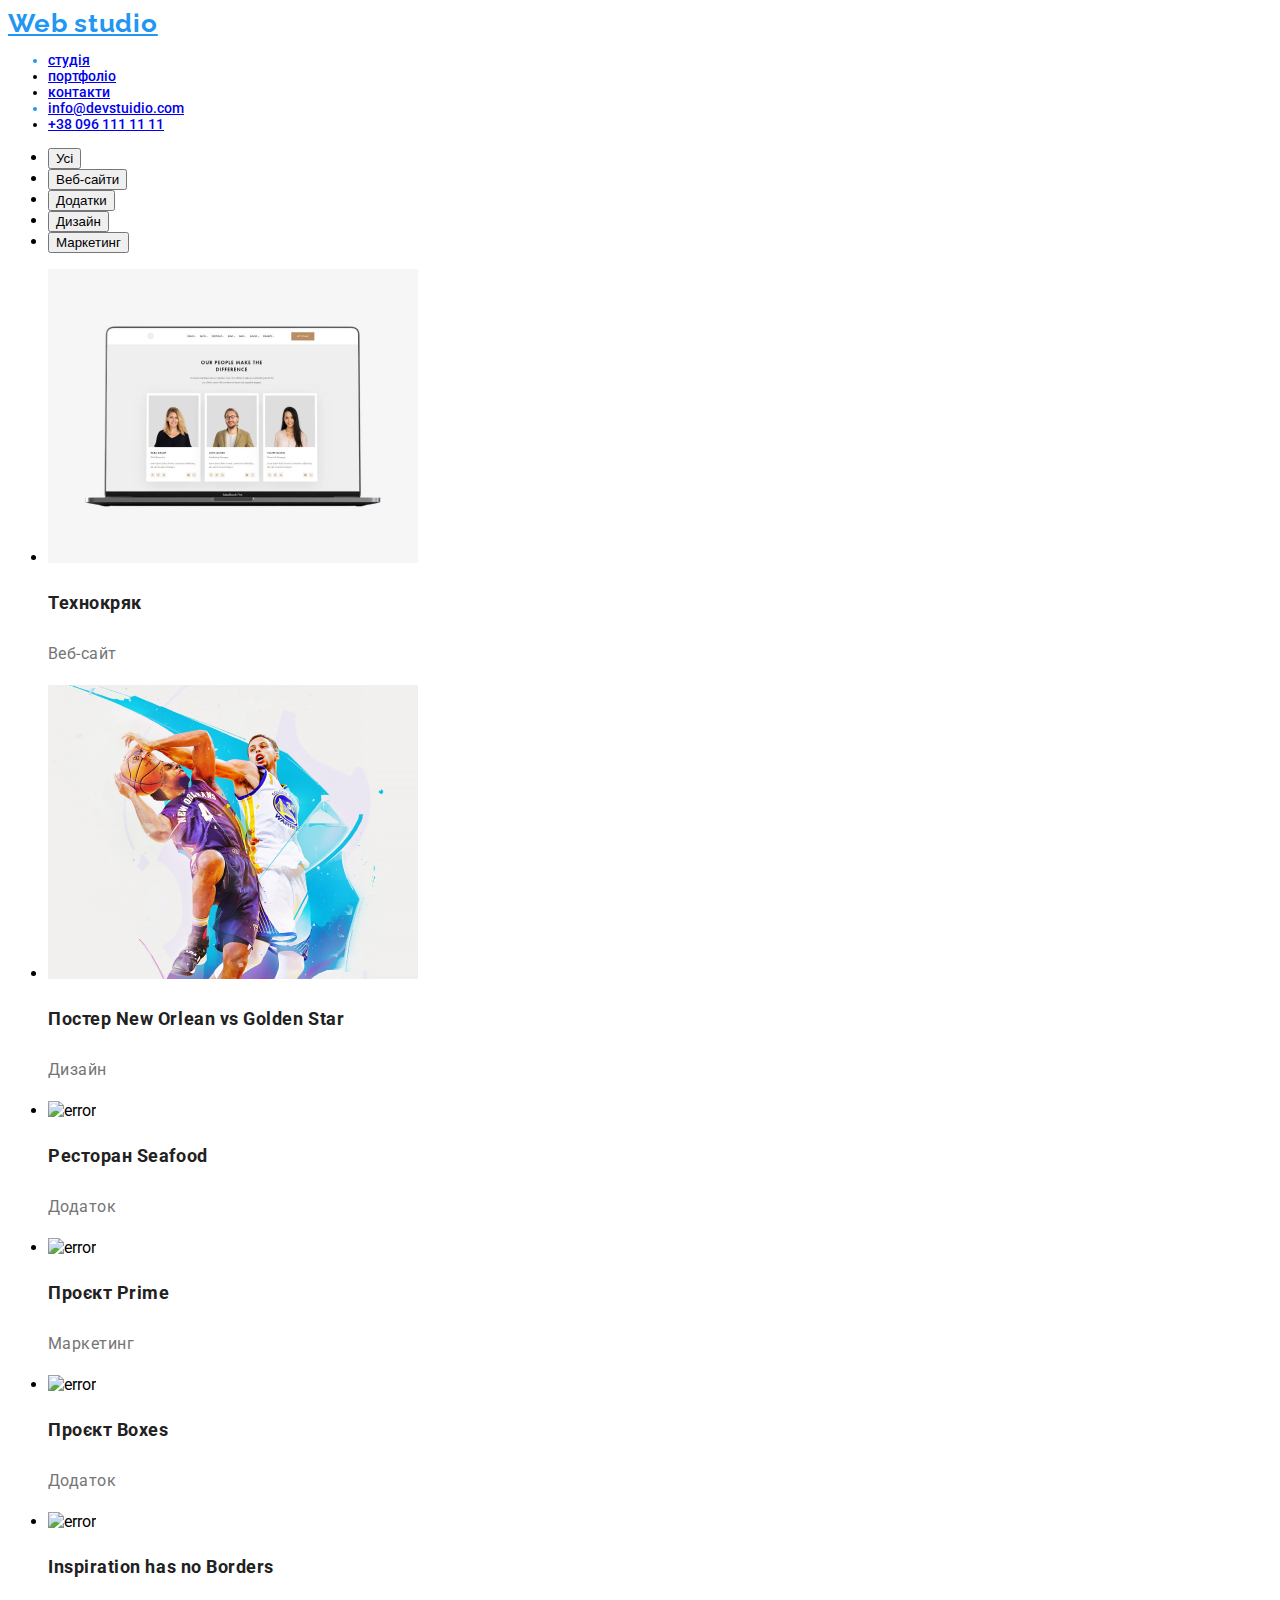
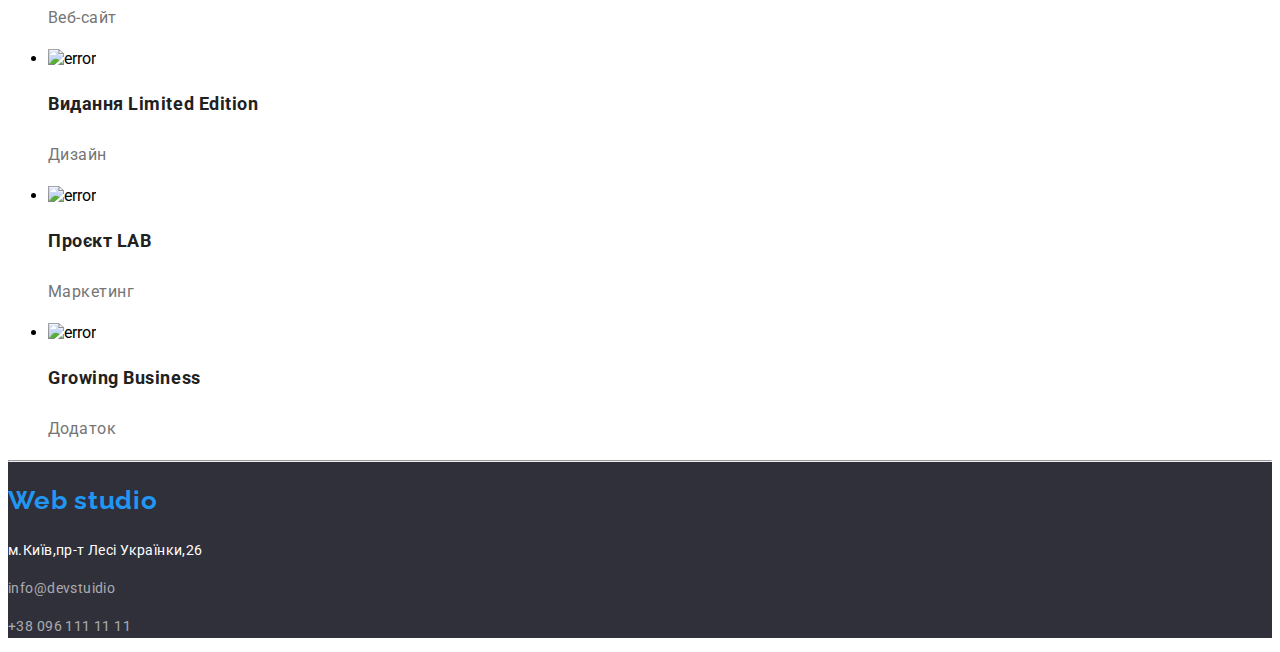
==== portfolio.html @ 6a445bb5 "123" ====
<!DOCTYPE html>
<html lang="en">
  <head>
    <title>figma5-6</title>
    <link rel="preconnect" href="https://fonts.googleapis.com" />
    <link rel="preconnect" href="https://fonts.gstatic.com" crossorigin />
    <link
      href="https://fonts.googleapis.com/css2?family=Raleway:wght@700&family=Roboto:wght@400;500;700;900&display=swap"
      rel="stylesheet"
    />
    <link rel="stylesheet" href="./portfolio.style.css" />
  </head>
  <body>
    <header class="header-portfolio">
      <nav>
        <a class="web-studio" href="./index.html">Web studio</a>
        <ul>
          <li class="li-portfolio"><a href="./index.html">студія</a></li>
          <li><a href="./portfolio.html">портфоліо</a></li>
          <li><a href="./contacts.html">контакти</a></li>
          <li class="li-portfolio">
            <a href="mailto:inf@devstudio.com">info@devstuidio.com</a>
          </li>
          <li><a href="tel:380961111111">+38 096 111 11 11</a></li>
        </ul>
      </nav>
    </header>
    <main>
      <section class="section-1">
        <ul>
          <li>
            <button type="button" class="button-portfolio">Усі</button>
          </li>
          <li>
            <button type="button" class="button-portfolio">Веб-сайти</button>
          </li>
          <li>
            <button type="button" class="button-portfolio">Додатки</button>
          </li>
          <li>
            <button type="button" class="button-portfolio">Дизайн</button>
          </li>
          <li>
            <button type="button" class="button-portfolio">Маркетинг</button>
          </li>
        </ul>
      </section>
      <section class="section-2">
        <ul>
          <li>
            <img class="img-portfolio" src="./pages/portfolio-1-img.png" alt="error" />
            <p class="img-name-portfolio">Технокряк</p>
            <p class="description-img-portfolio">Веб-сайт</p>
          </li>
          <li>
            <img class="img-portfolio" src="./pages/portfolio-2-img.png" alt="error" />
            <p class="img-name-portfolio">Постер New Orlean vs Golden Star</p>
            <p class="description-img-portfolio">Дизайн</p>
          </li>
          <li>
            <img class="img-portfolio" src="./pages/img.3.png" alt="error" />
            <p class="img-name-portfolio">Ресторан Seafood</p>
            <p class="description-img-portfolio">Додаток</p>
          </li>
          <li>
            <img class="img-portfolio" src="./pages/img.4.png" alt="error" />
            <p class="img-name-portfolio">Проєкт Prime</p>
            <p class="description-img-portfolio">Маркетинг</p>
          </li>
          <li>
            <img class="img-portfolio" src="./pages/img.5.png" alt="error" />
            <p class="img-name-portfolio">Проєкт Boxes</p>
            <p class="description-img-portfolio">Додаток</p>
          </li>
          <li>
            <img class="img-portfolio" src="./pages/img.6.png" alt="error" />
            <p class="img-name-portfolio">Inspiration has no Borders</p>
            <p class="description-img-portfolio">Веб-сайт</p>
          </li>
          <li>
            <img class="img-portfolio" src="./pages/img.7.png" alt="error" />
            <p class="img-name-portfolio">Видання Limited Edition</p>
            <p class="description-img-portfolio">Дизайн</p>
          </li>
          <li>
            <img class="img-portfolio" src="./pages/img.8.png" alt="error" />
            <p class="img-name-portfolio">Проєкт LAB</p>
            <p class="description-img-portfolio">Маркетинг</p>
          </li>
          <li>
            <img class="img-portfolio" src="./pages/img.9.png" alt="error" />
            <p class="img-name-portfolio">Growing Business</p>
            <p class="description-img-portfolio">Додаток</p>
          </li>
        </ul>
      </section>
    </main>
  </body>
  <footer class="footer-portfolio">
    <hr />
    <p class="web-studio">Web studio</p>
    <p class="place-portfolio">м.Київ,пр-т Лесі Українки,26</p>
    <p class="gmail-phone-portfolio">info@devstuidio</p>
    <p class="gmail-phone-portfolio">+38 096 111 11 11</p>
  </footer>
</html>
---- portfolio.style.css ----
:root{
    --accent-color: #2196F3;
    --background-color:#ffff;
    --phone-description-color:#757575;
    --text-clolor:#212121;
    --footer-main-backround-color:#2F303A;
    --background-footer: #2F303A;
    --gmail-phone-color: rgba(255, 255, 255, 0.60);
    --background-button: #F5F4FA;
}
body{
    background-color: var(--background-color);
    font-family: 'Roboto', sans-serif;
    font-style: normal;
}
.header-portfolio{
    color: var(--text-color);
    font-size: 14px;
    line-height: normal;
    font-weight: 500;
}
.web-studio{
    color: var(--accent-color);
    font-family: "Raleway";
    font-size: 26px;
    font-weight: 700;
    letter-spacing: 0.78px;
}
.li-portfolio{
    color: var(--accent-color);
}
.button-portfolio:hover{
    color: var(--text-clolor);
    background-color: var(--accent-color);

    text-align: center;
    font-size: 16px;
    font-weight: 500;
    line-height: 26px; 
    letter-spacing: 0.03em;
}
.img-name-portfolio{
    color: var(--text-clolor);
font-size: 18px;
font-weight: 700;
line-height: 36px;
letter-spacing: 0.03em;
}
.description-img-portfolio{
    color: var(--phone-description-color);
font-size: 16px;
font-weight: 400;
line-height: 30px;
letter-spacing: 0.03em;
}
.footer-portfolio{
    background-color: var(--background-footer);
    font-size: 14px;
    font-weight: 400;
    line-height: 24px;
    letter-spacing: 0.42px;
}
.place-portfolio{
    color: var(--background-color);
}
.gmail-phone-portfolio{
    color: var(--gmail-phone-color);
}
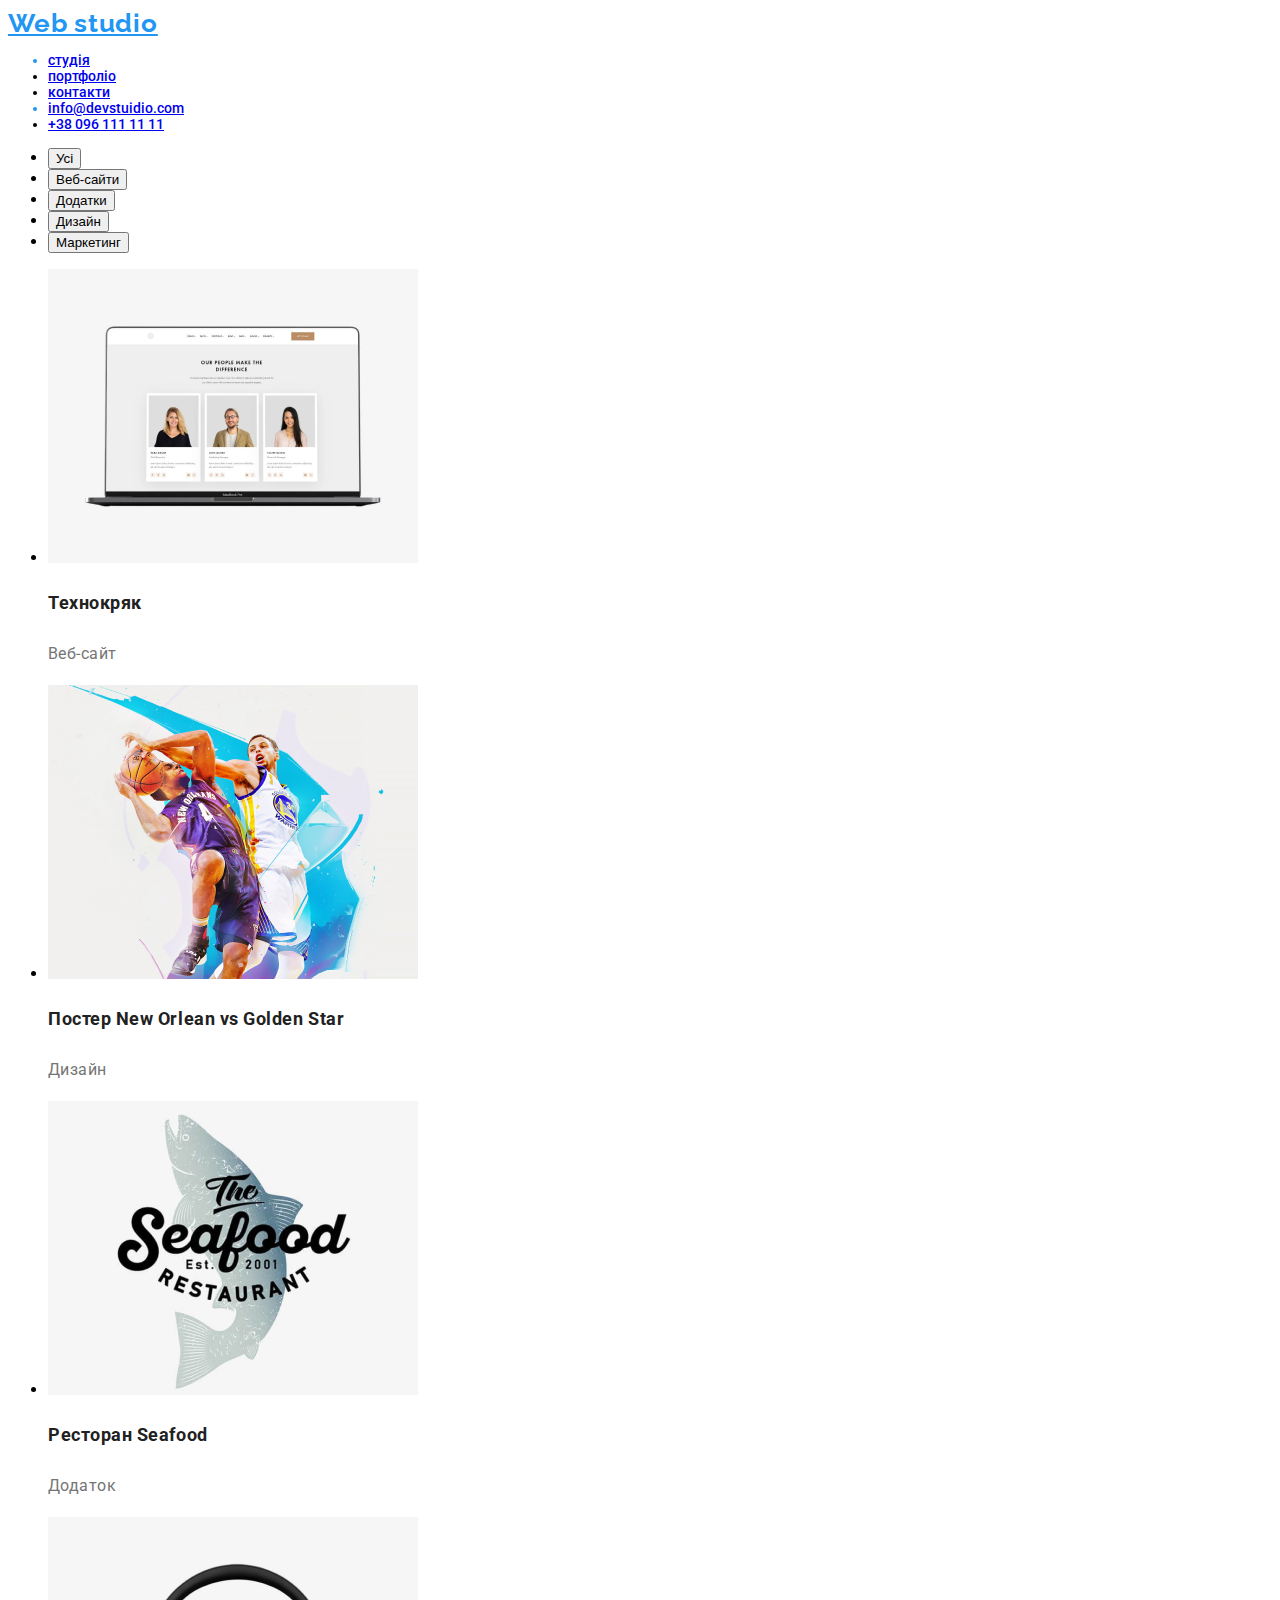
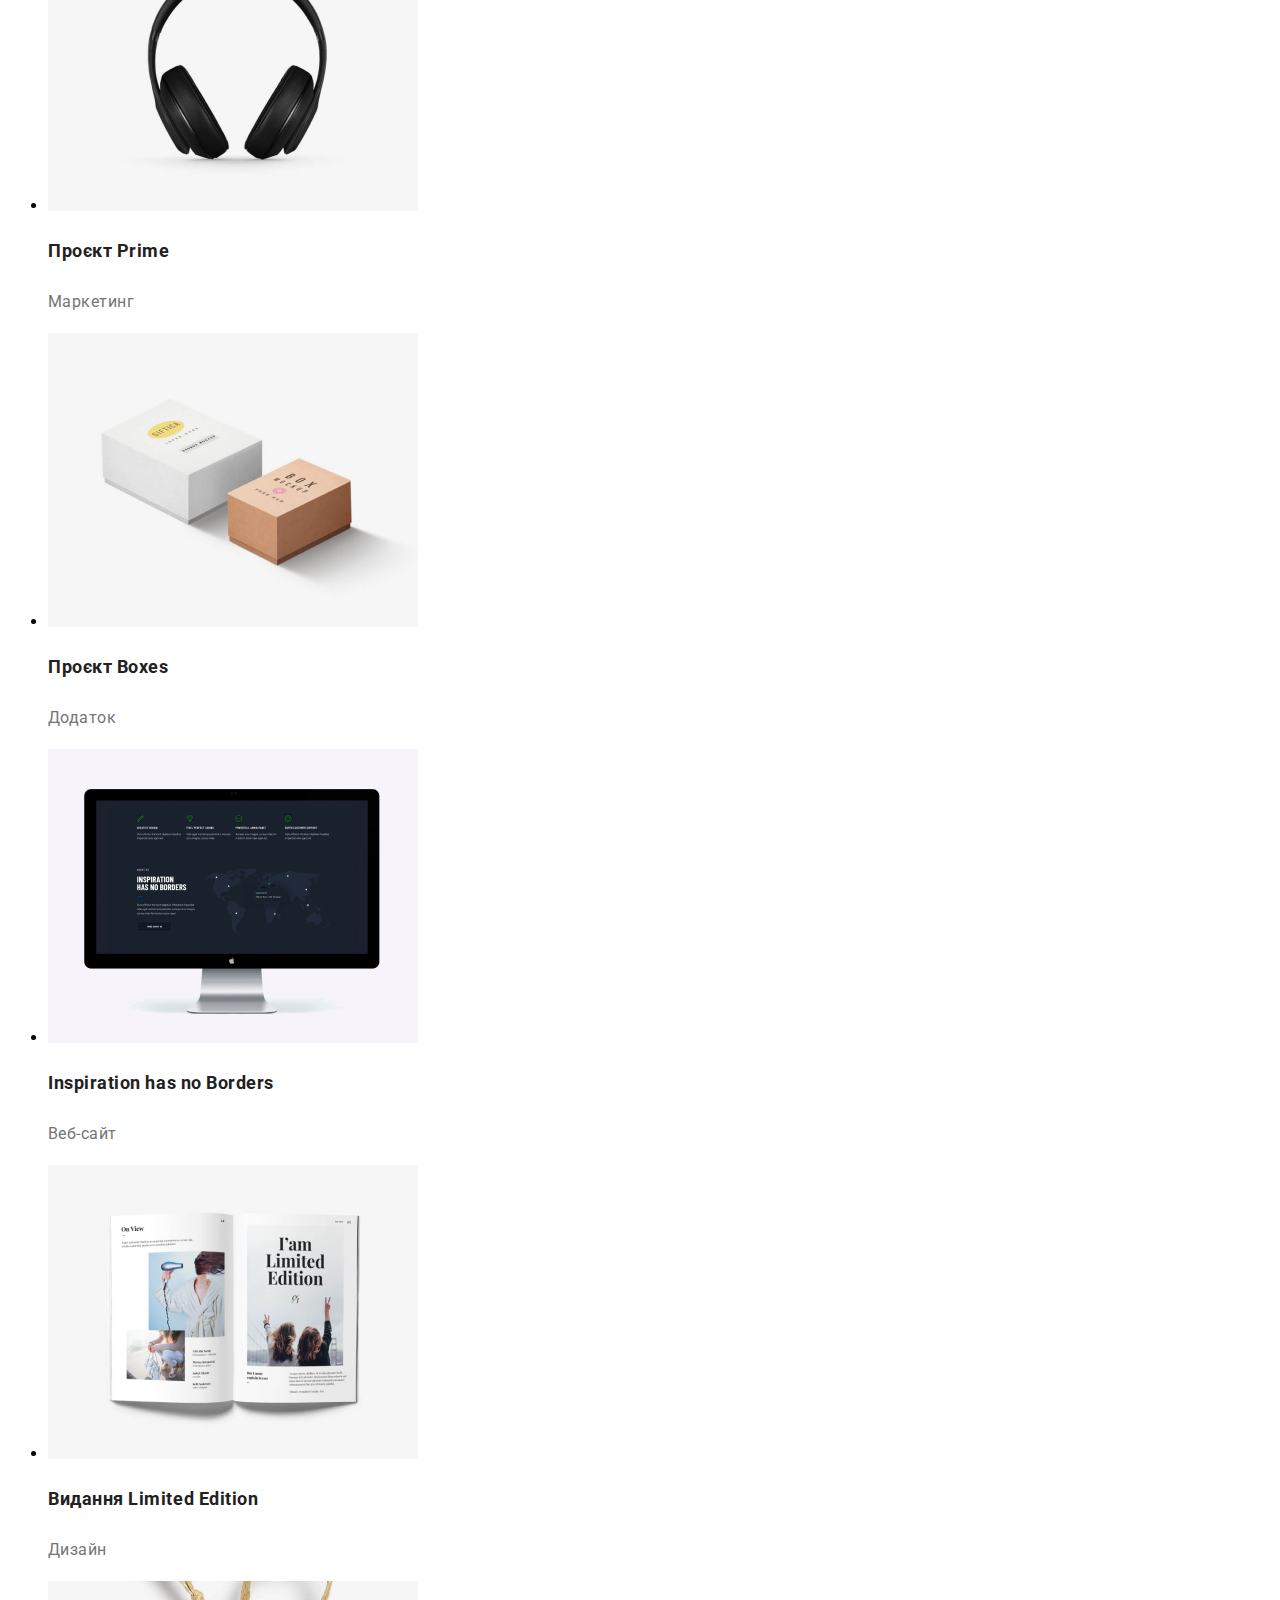
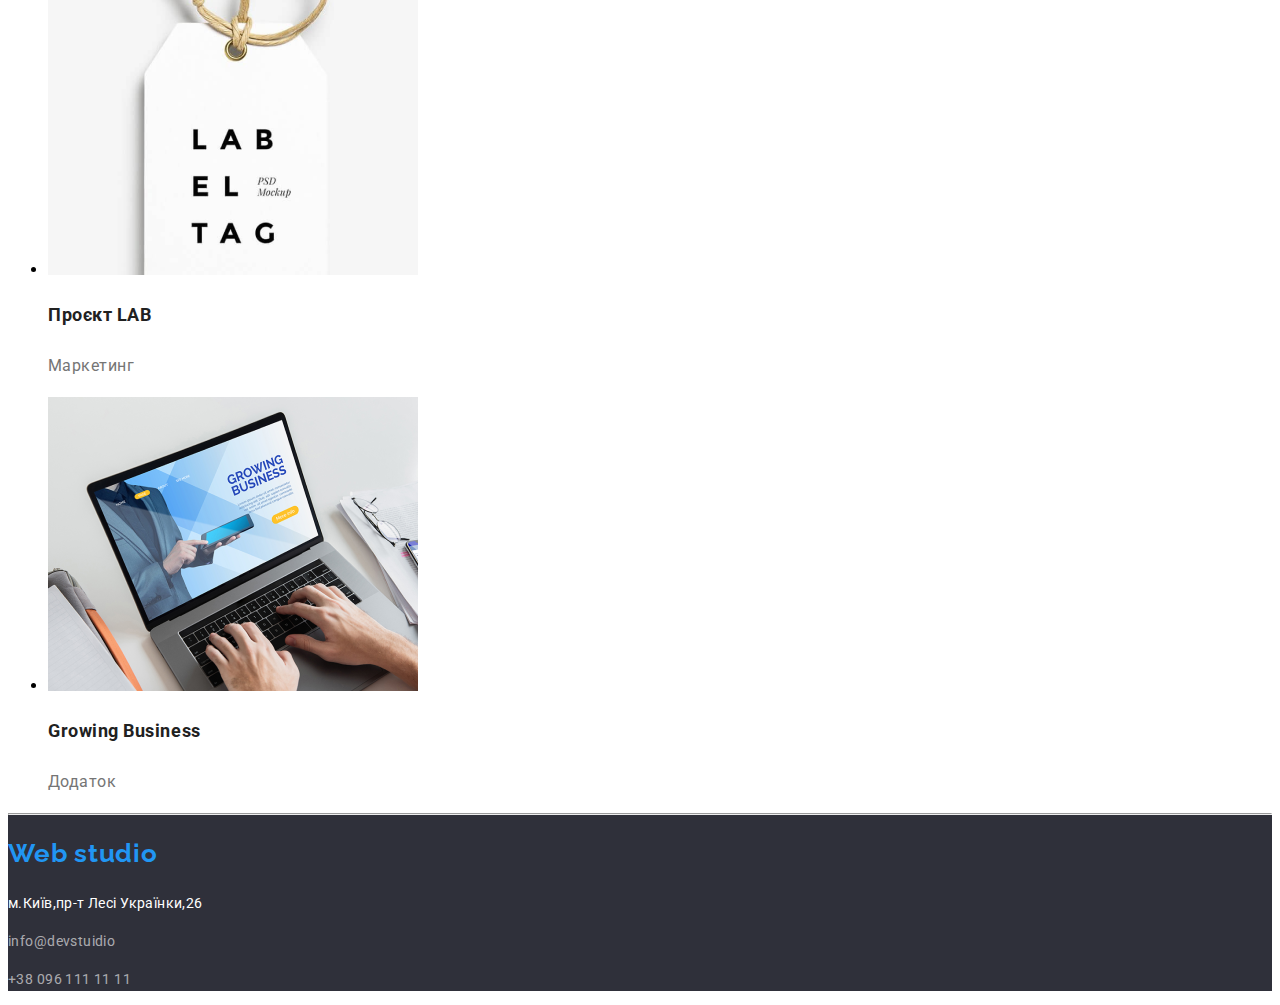
==== commit 5cbd734d: "1234" ====
--- a/portfolio.html
+++ b/portfolio.html
@@ -58,37 +58,37 @@
             <p class="description-img-portfolio">Дизайн</p>
           </li>
           <li>
-            <img class="img-portfolio" src="./pages/img.3.png" alt="error" />
+            <img class="img-portfolio" src="./pages/portfolio-3-img.png" alt="error" />
             <p class="img-name-portfolio">Ресторан Seafood</p>
             <p class="description-img-portfolio">Додаток</p>
           </li>
           <li>
-            <img class="img-portfolio" src="./pages/img.4.png" alt="error" />
+            <img class="img-portfolio" src="./pages/portfolio-4-img.png" alt="error" />
             <p class="img-name-portfolio">Проєкт Prime</p>
             <p class="description-img-portfolio">Маркетинг</p>
           </li>
           <li>
-            <img class="img-portfolio" src="./pages/img.5.png" alt="error" />
+            <img class="img-portfolio" src="./pages/portfolio-5-img.png" alt="error" />
             <p class="img-name-portfolio">Проєкт Boxes</p>
             <p class="description-img-portfolio">Додаток</p>
           </li>
           <li>
-            <img class="img-portfolio" src="./pages/img.6.png" alt="error" />
+            <img class="img-portfolio" src="./pages/portfolio-6-img.png" alt="error" />
             <p class="img-name-portfolio">Inspiration has no Borders</p>
             <p class="description-img-portfolio">Веб-сайт</p>
           </li>
           <li>
-            <img class="img-portfolio" src="./pages/img.7.png" alt="error" />
+            <img class="img-portfolio" src="./pages/portfolio-7-img.png" alt="error" />
             <p class="img-name-portfolio">Видання Limited Edition</p>
             <p class="description-img-portfolio">Дизайн</p>
           </li>
           <li>
-            <img class="img-portfolio" src="./pages/img.8.png" alt="error" />
+            <img class="img-portfolio" src="./pages/portfolio-8-img.png" alt="error" />
             <p class="img-name-portfolio">Проєкт LAB</p>
             <p class="description-img-portfolio">Маркетинг</p>
           </li>
           <li>
-            <img class="img-portfolio" src="./pages/img.9.png" alt="error" />
+            <img class="img-portfolio" src="./pages/portfolio-9-img.png" alt="error" />
             <p class="img-name-portfolio">Growing Business</p>
             <p class="description-img-portfolio">Додаток</p>
           </li>
--- a/portfolio.style.css
+++ b/portfolio.style.css
@@ -28,7 +28,7 @@
 }
 .li-portfolio{
     color: var(--accent-color);
-}
+}   
 .button-portfolio:hover{
     color: var(--text-clolor);
     background-color: var(--accent-color);
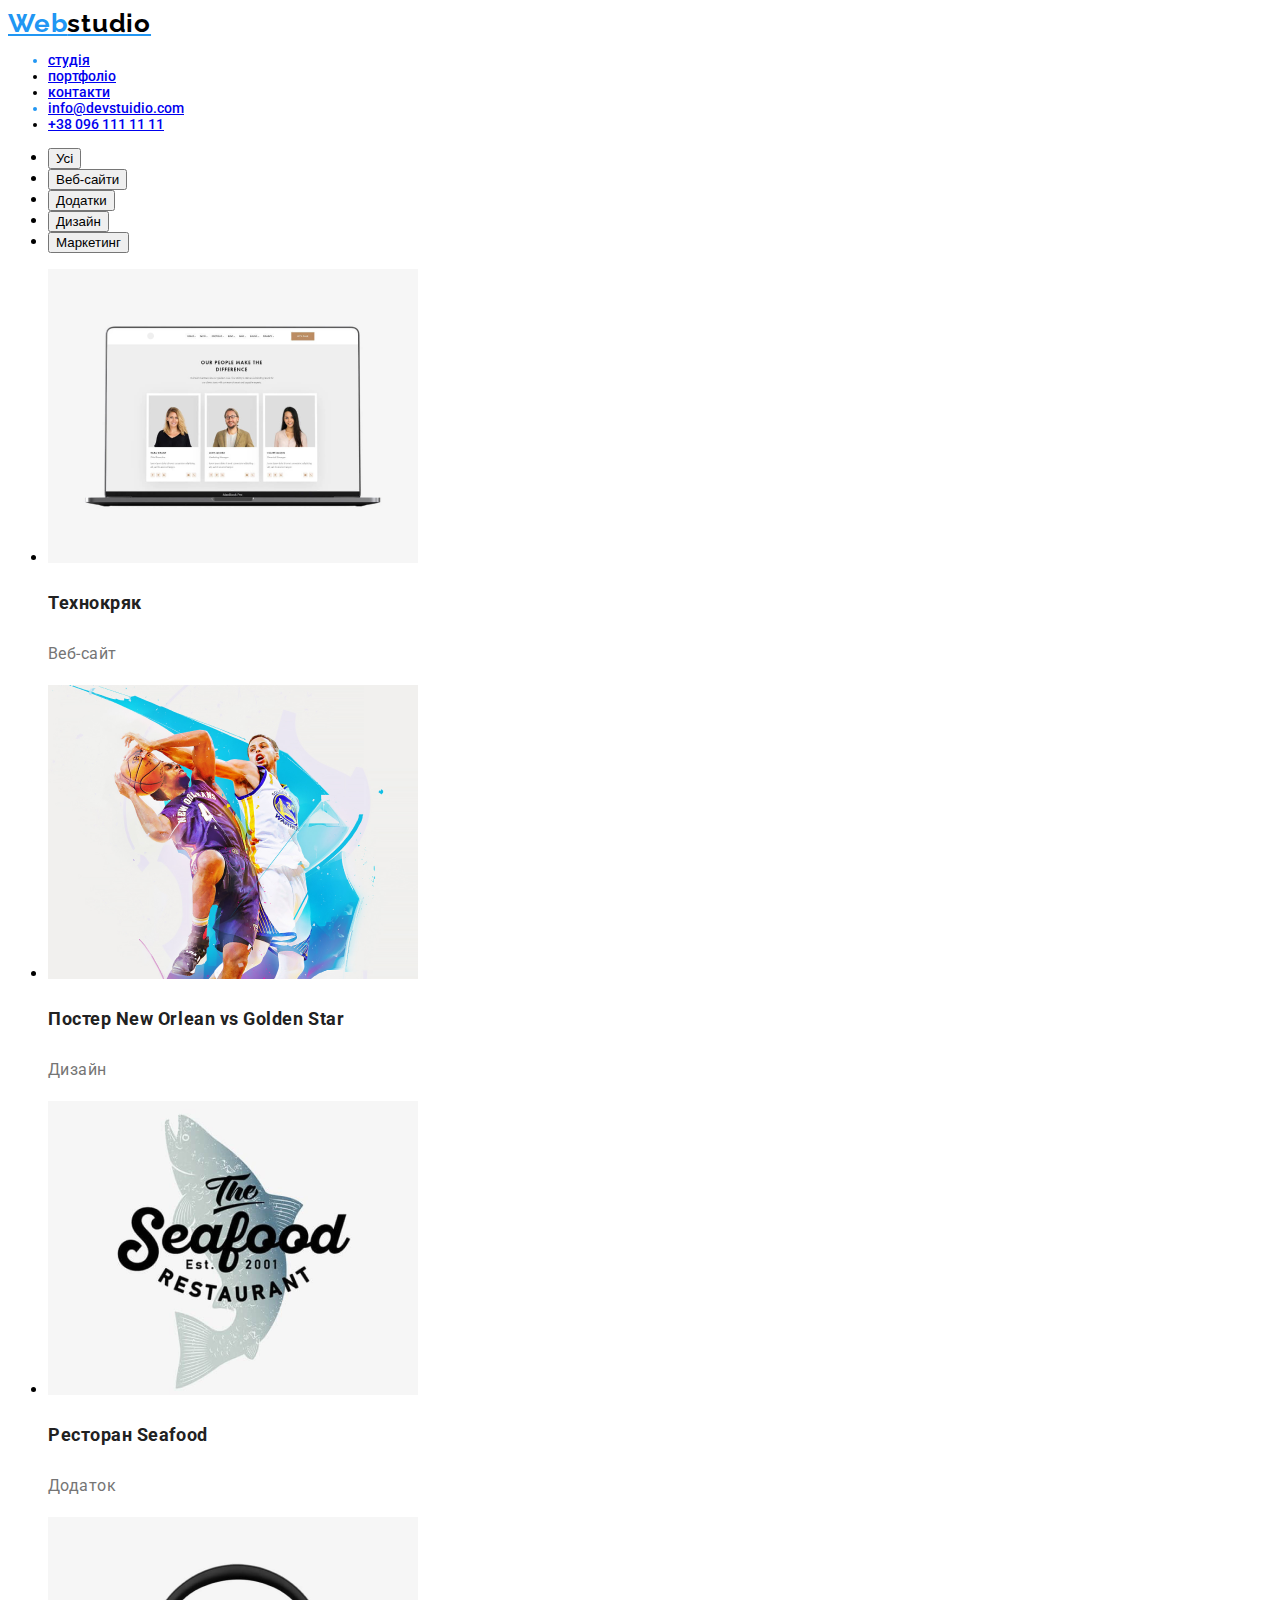
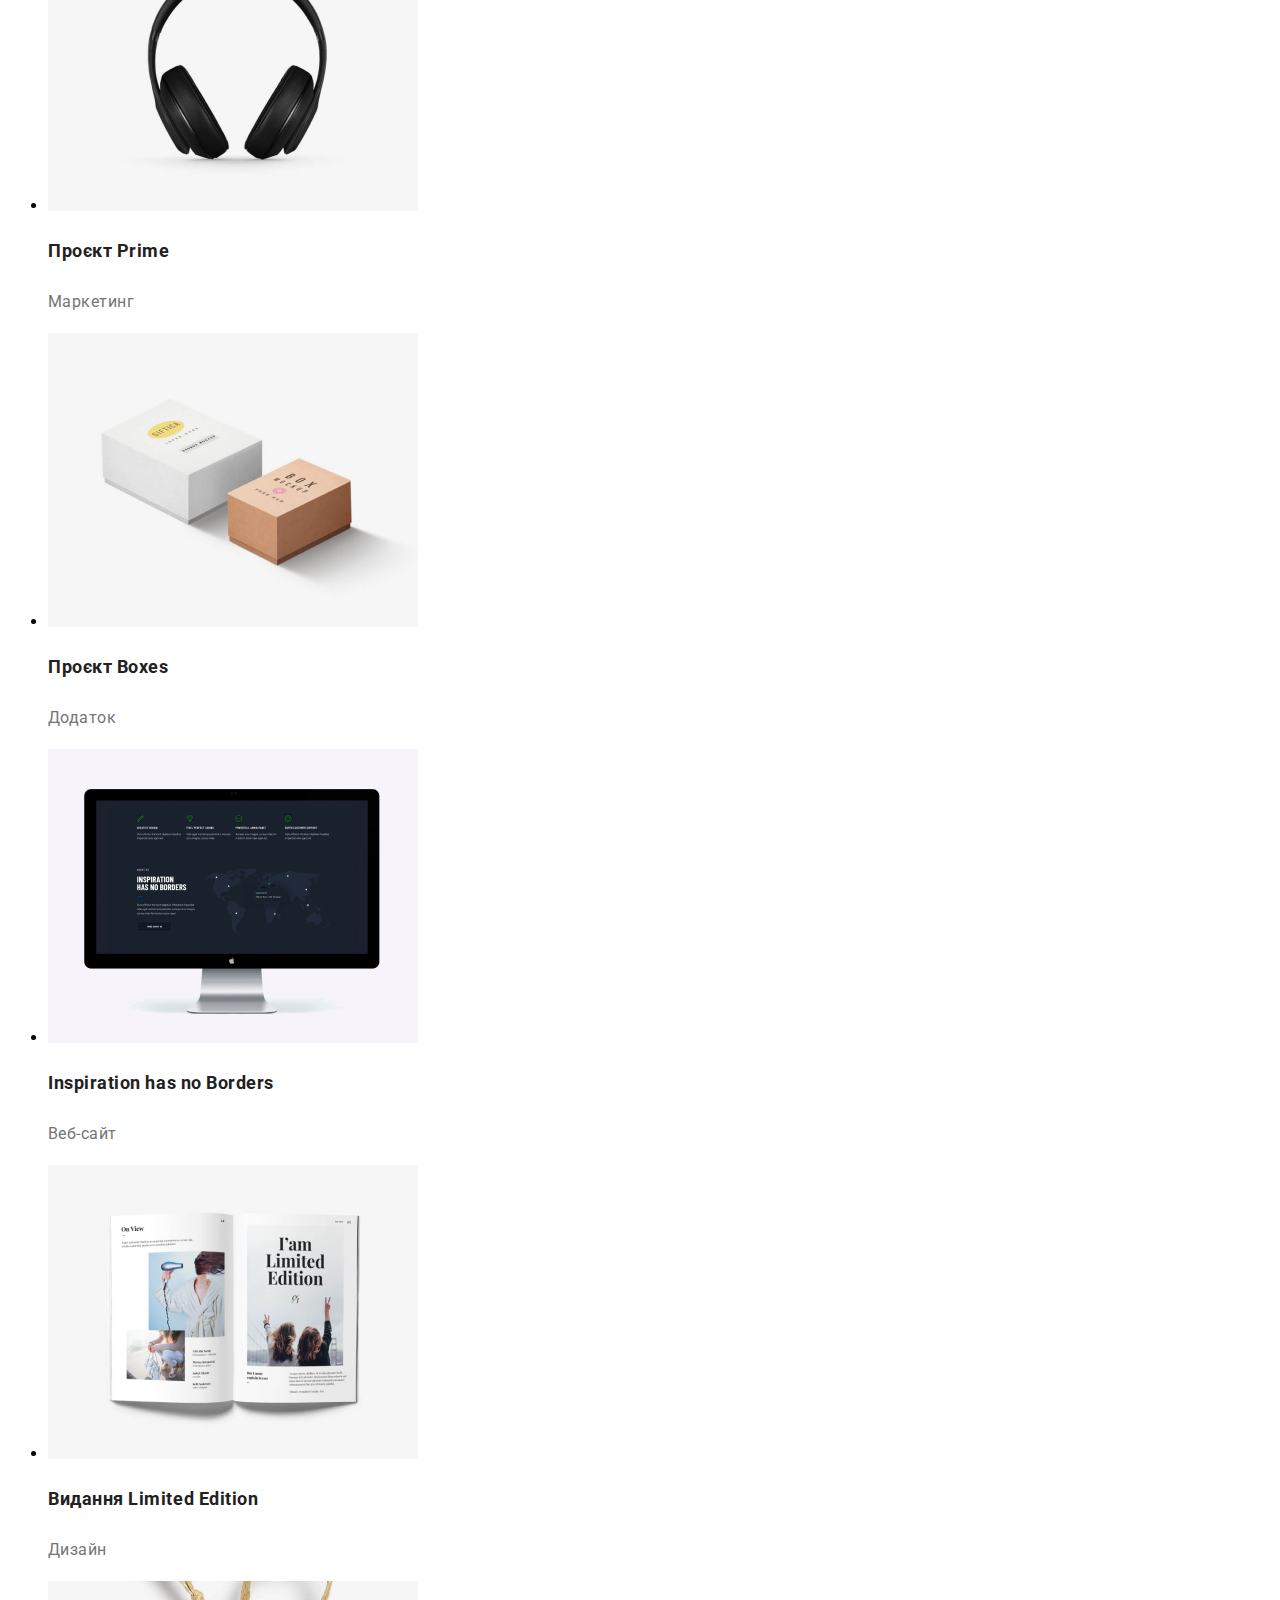
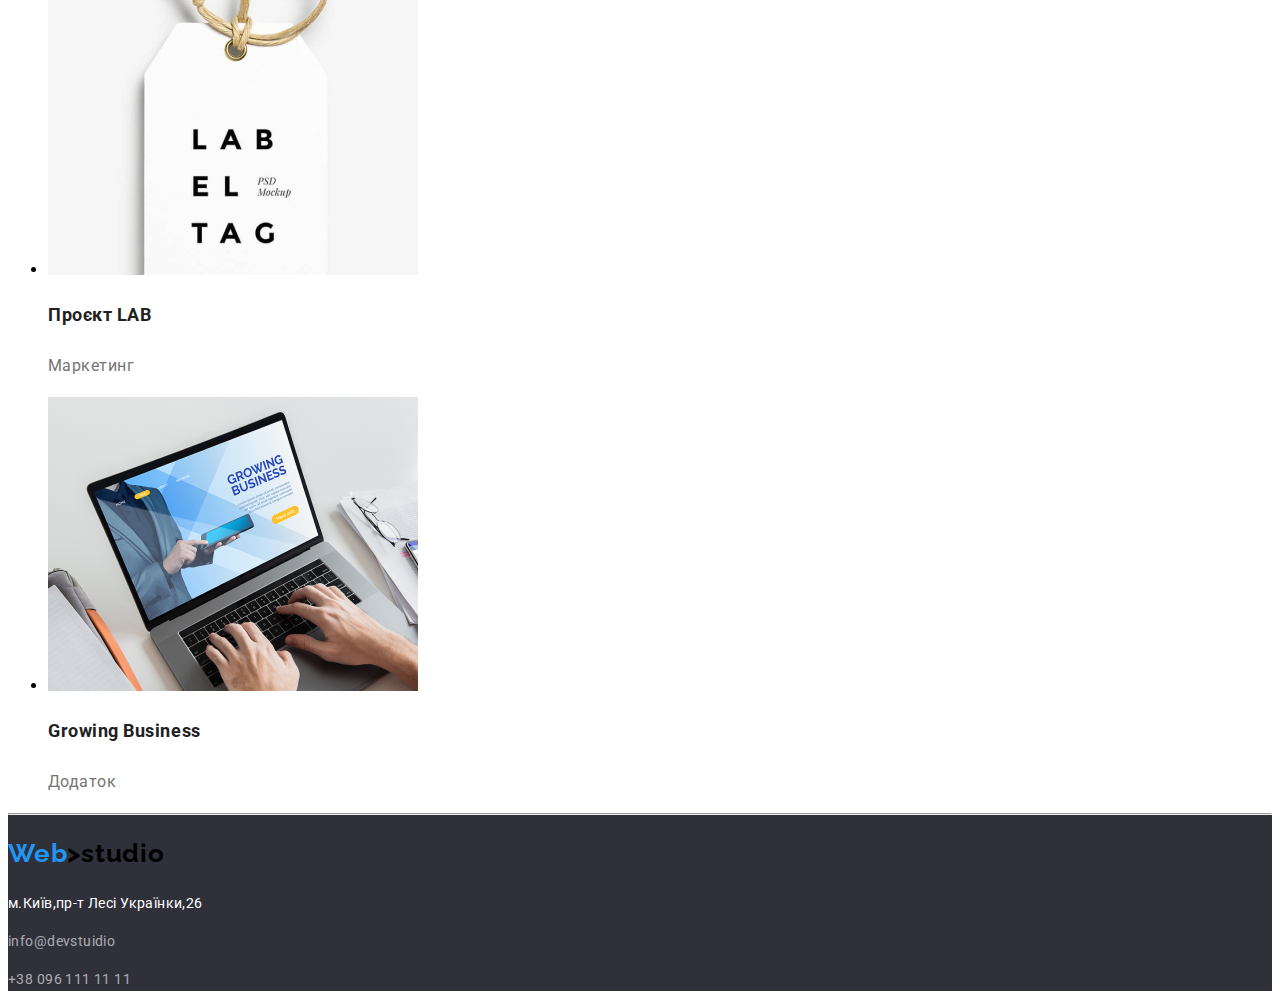
==== commit 67fa3f85: "123" ====
--- a/portfolio.html
+++ b/portfolio.html
@@ -13,7 +13,7 @@
   <body>
     <header class="header-portfolio">
       <nav>
-        <a class="web-studio" href="./index.html">Web studio</a>
+        <a class="web-studio" href="./index.html">Web<span class="header-span">studio</span></a>
         <ul>
           <li class="li-portfolio"><a href="./index.html">студія</a></li>
           <li><a href="./portfolio.html">портфоліо</a></li>
@@ -98,7 +98,7 @@
   </body>
   <footer class="footer-portfolio">
     <hr />
-    <p class="web-studio">Web studio</p>
+    <p class="web-studio">Web<span class="header-span">>studio</span</p>
     <p class="place-portfolio">м.Київ,пр-т Лесі Українки,26</p>
     <p class="gmail-phone-portfolio">info@devstuidio</p>
     <p class="gmail-phone-portfolio">+38 096 111 11 11</p>
--- a/portfolio.style.css
+++ b/portfolio.style.css
@@ -7,6 +7,7 @@
     --background-footer: #2F303A;
     --gmail-phone-color: rgba(255, 255, 255, 0.60);
     --background-button: #F5F4FA;
+    --span-color: #000;
 }
 body{
     background-color: var(--background-color);
@@ -25,6 +26,9 @@
     font-size: 26px;
     font-weight: 700;
     letter-spacing: 0.78px;
+}
+.header-span{
+    color: var(--span-color);
 }
 .li-portfolio{
     color: var(--accent-color);
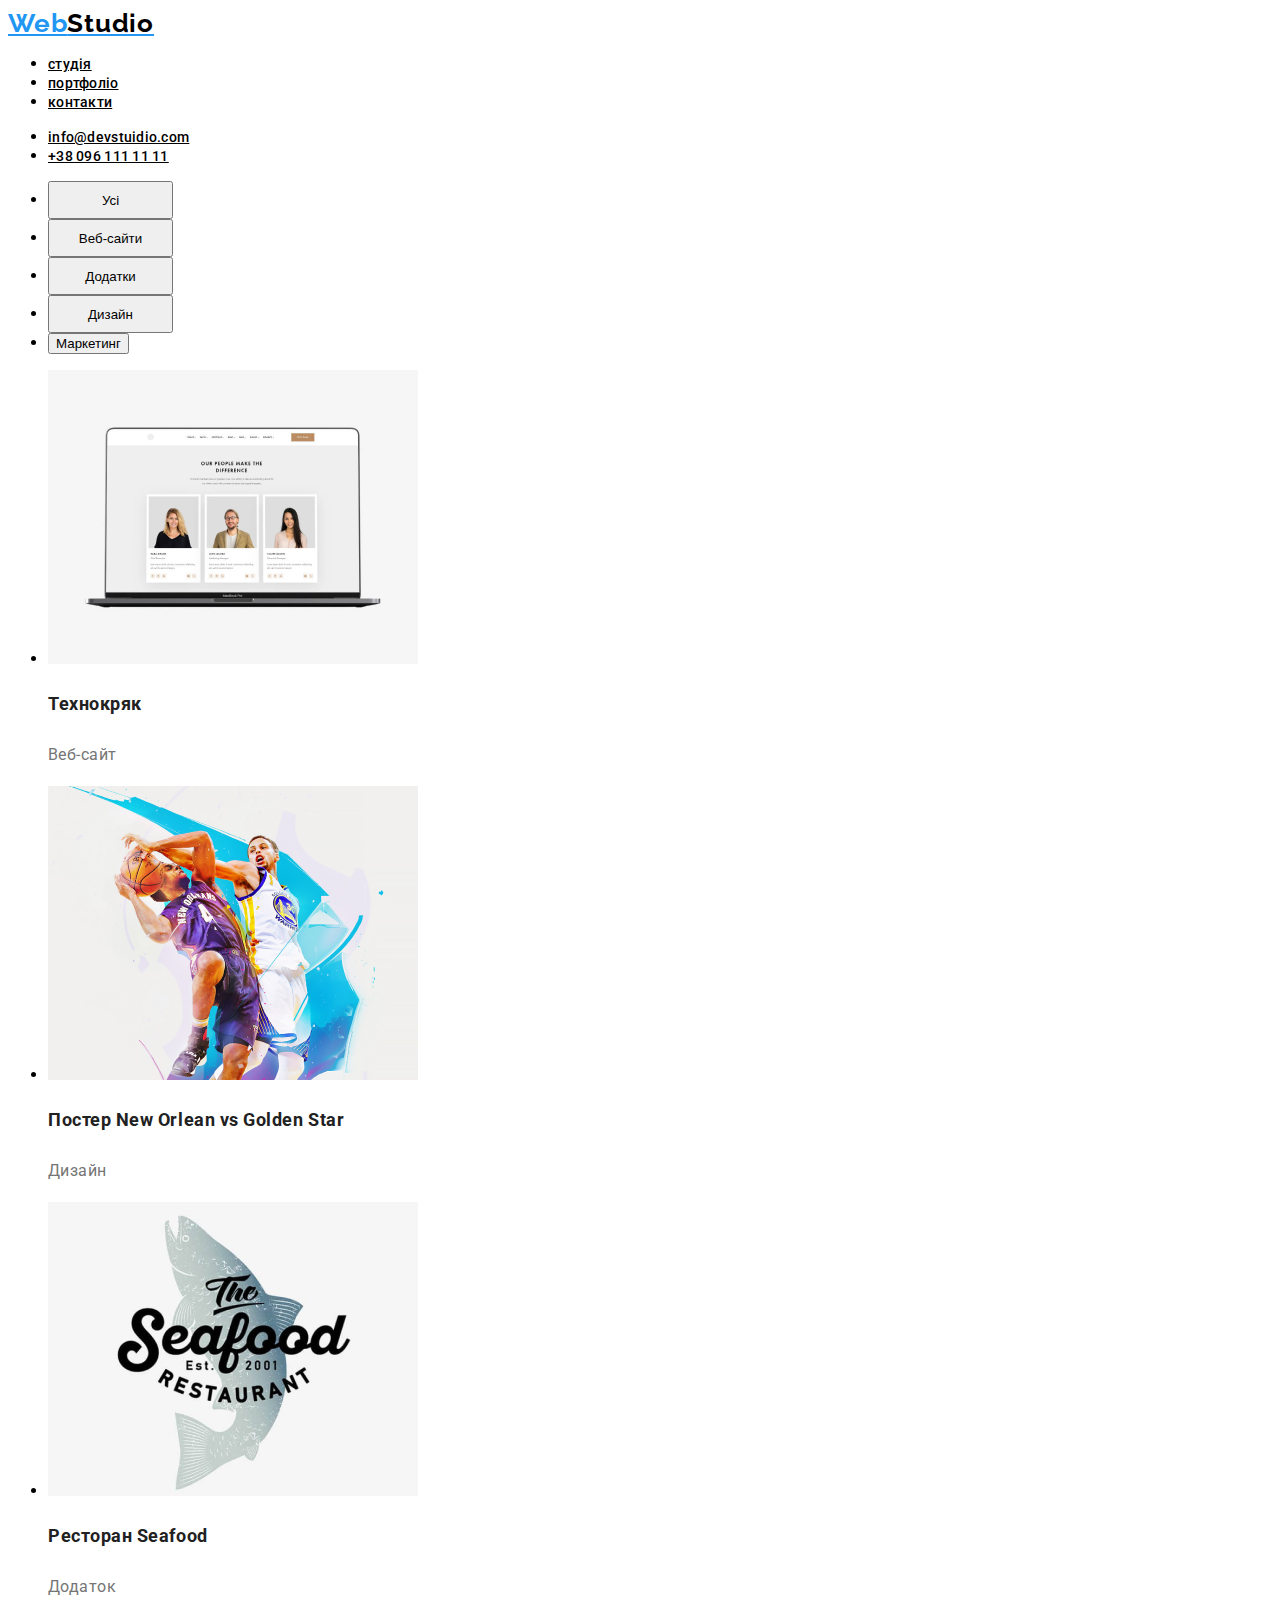
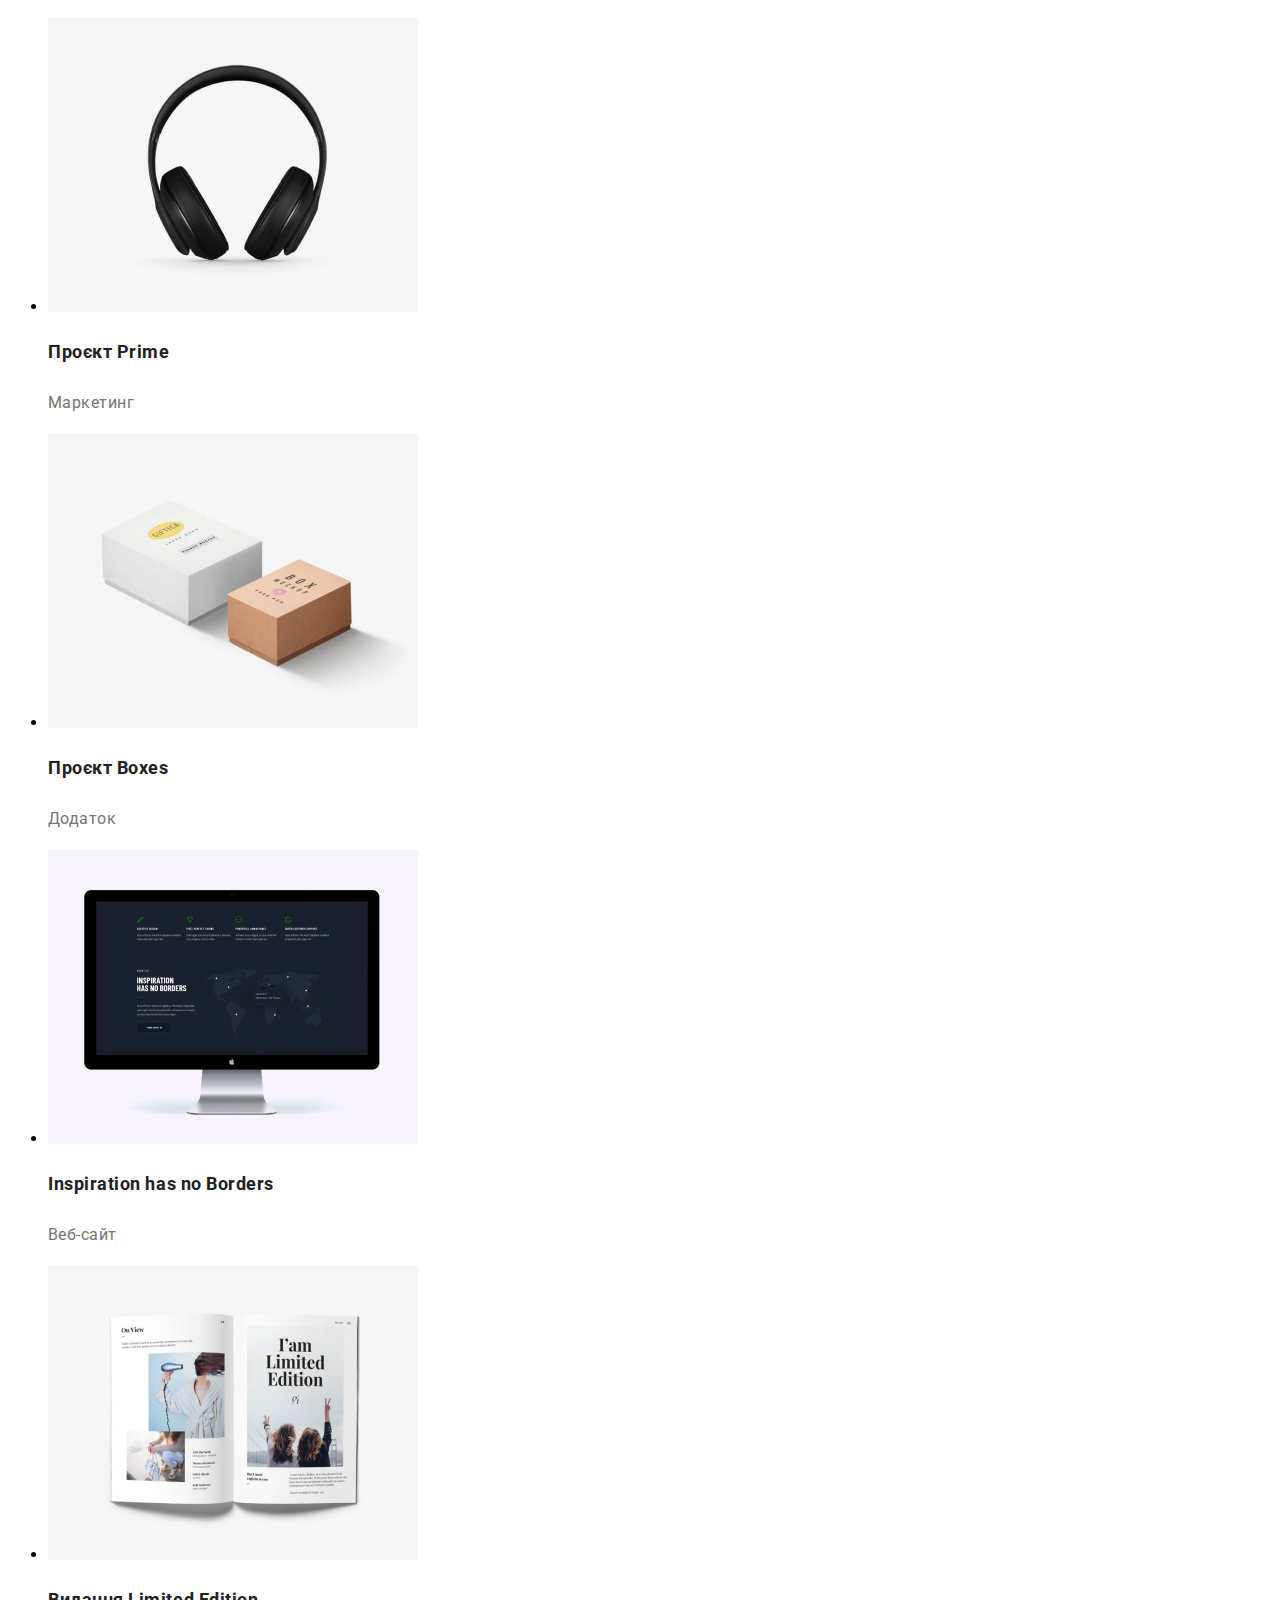
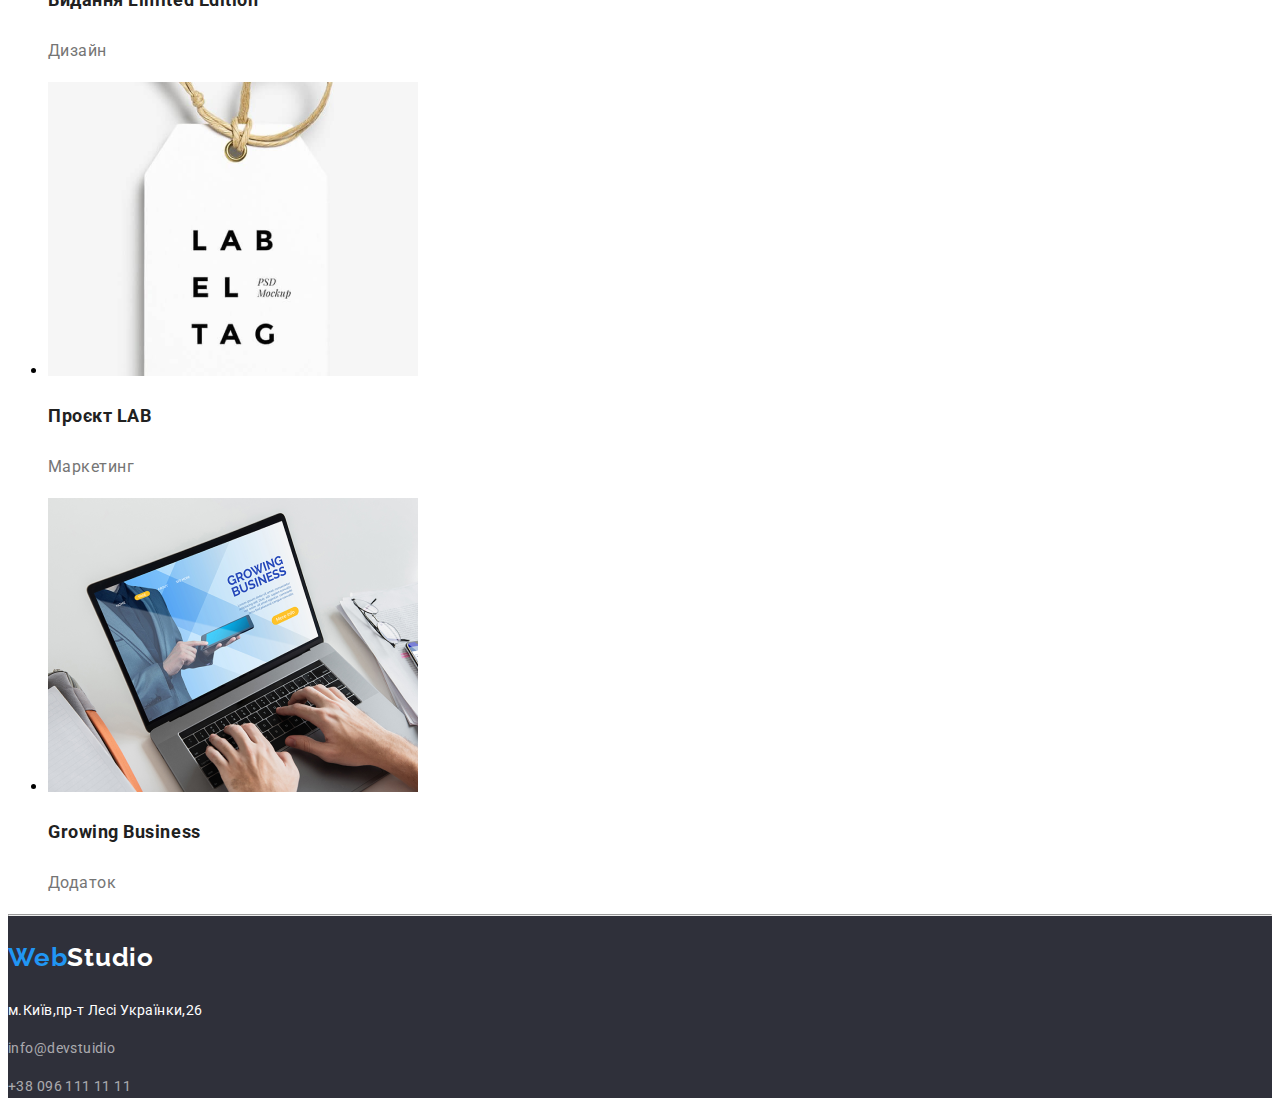
==== commit 1ff0b3dd: "123" ====
--- a/portfolio.html
+++ b/portfolio.html
@@ -11,86 +11,88 @@
     <link rel="stylesheet" href="./portfolio.style.css" />
   </head>
   <body>
-    <header class="header-portfolio">
-      <nav>
-        <a class="web-studio" href="./index.html">Web<span class="header-span">studio</span></a>
-        <ul>
-          <li class="li-portfolio"><a href="./index.html">студія</a></li>
-          <li><a href="./portfolio.html">портфоліо</a></li>
-          <li><a href="./contacts.html">контакти</a></li>
-          <li class="li-portfolio">
-            <a href="mailto:inf@devstudio.com">info@devstuidio.com</a>
+    <header class="header">
+      <nav class="header-navigation">
+        <a class="header-logo" href="./index.html">Web<span class="header-span">Studio</span></a>
+        <ul class="header-list">
+          <li class="header-item" ><a href="./index.html" class="header-page">студія</a></li>
+          <li class="header-item" ><a href="./portfolio.html" class="header-page">портфоліо</a></li>
+          <li class="header-item"><a href="./contacts.html" class="header-page">контакти</a></li>
+        </ul>
+        <ul class="header-contacts">
+          <li class="header-contact" >
+            <a   href="mailto:inf@devstudio.com" class="header-link">info@devstuidio.com</a>
           </li>
-          <li><a href="tel:380961111111">+38 096 111 11 11</a></li>
+          <li class="header-contact"><a href="tel:380961111111" class="header-link">+38 096 111 11 11</a></li>
         </ul>
       </nav>
     </header>
     <main>
-      <section class="section-1">
+      <section class="buttons-section">
         <ul>
           <li>
-            <button type="button" class="button-portfolio">Усі</button>
+            <button type="button" class="buttons-name">Усі</button>
           </li>
           <li>
-            <button type="button" class="button-portfolio">Веб-сайти</button>
+            <button type="button" class="buttons-name">Веб-сайти</button>
           </li>
           <li>
-            <button type="button" class="button-portfolio">Додатки</button>
+            <button type="button" class="buttons-name">Додатки</button>
           </li>
           <li>
-            <button type="button" class="button-portfolio">Дизайн</button>
+            <button type="button" class="buttons-name">Дизайн</button>
           </li>
           <li>
-            <button type="button" class="button-portfolio">Маркетинг</button>
+            <button type="button" class="buttons-text">Маркетинг</button>
           </li>
         </ul>
       </section>
-      <section class="section-2">
+      <section class="info-section">
         <ul>
           <li>
-            <img class="img-portfolio" src="./pages/portfolio-1-img.png" alt="error" />
-            <p class="img-name-portfolio">Технокряк</p>
-            <p class="description-img-portfolio">Веб-сайт</p>
+            <img class="info-img" src="./pages/portfolio-1-img.png" alt="error" />
+            <p class="info-name">Технокряк</p>
+            <p class="info-description">Веб-сайт</p>
           </li>
           <li>
-            <img class="img-portfolio" src="./pages/portfolio-2-img.png" alt="error" />
-            <p class="img-name-portfolio">Постер New Orlean vs Golden Star</p>
-            <p class="description-img-portfolio">Дизайн</p>
+            <img class="info-img" src="./pages/portfolio-2-img.png" alt="error" />
+            <p class="info-name">Постер New Orlean vs Golden Star</p>
+            <p class="info-description">Дизайн</p>
           </li>
           <li>
-            <img class="img-portfolio" src="./pages/portfolio-3-img.png" alt="error" />
-            <p class="img-name-portfolio">Ресторан Seafood</p>
-            <p class="description-img-portfolio">Додаток</p>
+            <img class="info-img" src="./pages/portfolio-3-img.png" alt="error" />
+            <p class="info-name">Ресторан Seafood</p>
+            <p class="info-description">Додаток</p>
           </li>
           <li>
-            <img class="img-portfolio" src="./pages/portfolio-4-img.png" alt="error" />
-            <p class="img-name-portfolio">Проєкт Prime</p>
-            <p class="description-img-portfolio">Маркетинг</p>
+            <img class="info-img" src="./pages/portfolio-4-img.png" alt="error" />
+            <p class="info-name">Проєкт Prime</p>
+            <p class="info-description">Маркетинг</p>
           </li>
           <li>
-            <img class="img-portfolio" src="./pages/portfolio-5-img.png" alt="error" />
-            <p class="img-name-portfolio">Проєкт Boxes</p>
-            <p class="description-img-portfolio">Додаток</p>
+            <img class="info-img" src="./pages/portfolio-5-img.png" alt="error" />
+            <p class="info-name">Проєкт Boxes</p>
+            <p class="info-description">Додаток</p>
           </li>
           <li>
-            <img class="img-portfolio" src="./pages/portfolio-6-img.png" alt="error" />
-            <p class="img-name-portfolio">Inspiration has no Borders</p>
-            <p class="description-img-portfolio">Веб-сайт</p>
+            <img class="info-img" src="./pages/portfolio-6-img.png" alt="error" />
+            <p class="info-name">Inspiration has no Borders</p>
+            <p class="info-description">Веб-сайт</p>
           </li>
           <li>
-            <img class="img-portfolio" src="./pages/portfolio-7-img.png" alt="error" />
-            <p class="img-name-portfolio">Видання Limited Edition</p>
-            <p class="description-img-portfolio">Дизайн</p>
+            <img class="info-img" src="./pages/portfolio-7-img.png" alt="error" />
+            <p class="info-name">Видання Limited Edition</p>
+            <p class="info-description">Дизайн</p>
           </li>
           <li>
-            <img class="img-portfolio" src="./pages/portfolio-8-img.png" alt="error" />
-            <p class="img-name-portfolio">Проєкт LAB</p>
-            <p class="description-img-portfolio">Маркетинг</p>
+            <img class="info-img" src="./pages/portfolio-8-img.png" alt="error" />
+            <p class="info-name">Проєкт LAB</p>
+            <p class="info-description">Маркетинг</p>
           </li>
           <li>
-            <img class="img-portfolio" src="./pages/portfolio-9-img.png" alt="error" />
-            <p class="img-name-portfolio">Growing Business</p>
-            <p class="description-img-portfolio">Додаток</p>
+            <img class="info-img" src="./pages/portfolio-9-img.png" alt="error" />
+            <p class="info-name">Growing Business</p>
+            <p class="info-description">Додаток</p>
           </li>
         </ul>
       </section>
@@ -98,7 +100,7 @@
   </body>
   <footer class="footer-portfolio">
     <hr />
-    <p class="web-studio">Web<span class="header-span">>studio</span</p>
+    <p class="header-logo">Web<span class="footer-span">Studio</span</p>
     <p class="place-portfolio">м.Київ,пр-т Лесі Українки,26</p>
     <p class="gmail-phone-portfolio">info@devstuidio</p>
     <p class="gmail-phone-portfolio">+38 096 111 11 11</p>
--- a/portfolio.style.css
+++ b/portfolio.style.css
@@ -14,28 +14,49 @@
     font-family: 'Roboto', sans-serif;
     font-style: normal;
 }
-.header-portfolio{
-    color: var(--text-color);
-    font-size: 14px;
-    line-height: normal;
-    font-weight: 500;
-}
-.web-studio{
+.header-logo{
+    font-family: "Raleway";
     color: var(--accent-color);
-    font-family: "Raleway";
-    font-size: 26px;
-    font-weight: 700;
-    letter-spacing: 0.78px;
-}
+font-size: 26px;
+font-weight: 700;
+line-height: normal;
+letter-spacing: 0.03em;}
 .header-span{
     color: var(--span-color);
 }
-.li-portfolio{
+
+.header-page{
+    color: var(--text-color);
+font-size: 14px;
+font-weight: 500;
+line-height: normal;
+letter-spacing: 0.02em;
+}
+.header-link{
+    color: var(--overview-color);
+
+font-size: 14px;
+font-weight: 500;
+line-height: normal;
+letter-spacing: 0.02em;
+}
+.header-page:hover{
     color: var(--accent-color);
-}   
-.button-portfolio:hover{
+
+}
+.header-link:hover{
+    color: var(--accent-color);
+
+}
+.buttons-name{
+    width: 125px;
+    height: 38px;
+    flex-shrink: 0;
+}
+.buttons-name:hover{
     color: var(--text-clolor);
     background-color: var(--accent-color);
+
 
     text-align: center;
     font-size: 16px;
@@ -43,14 +64,14 @@
     line-height: 26px; 
     letter-spacing: 0.03em;
 }
-.img-name-portfolio{
+.info-name{
     color: var(--text-clolor);
 font-size: 18px;
 font-weight: 700;
 line-height: 36px;
 letter-spacing: 0.03em;
 }
-.description-img-portfolio{
+.info-description{
     color: var(--phone-description-color);
 font-size: 16px;
 font-weight: 400;
@@ -64,6 +85,9 @@
     line-height: 24px;
     letter-spacing: 0.42px;
 }
+.footer-span{
+    color: var(--background-color);
+}
 .place-portfolio{
     color: var(--background-color);
 }
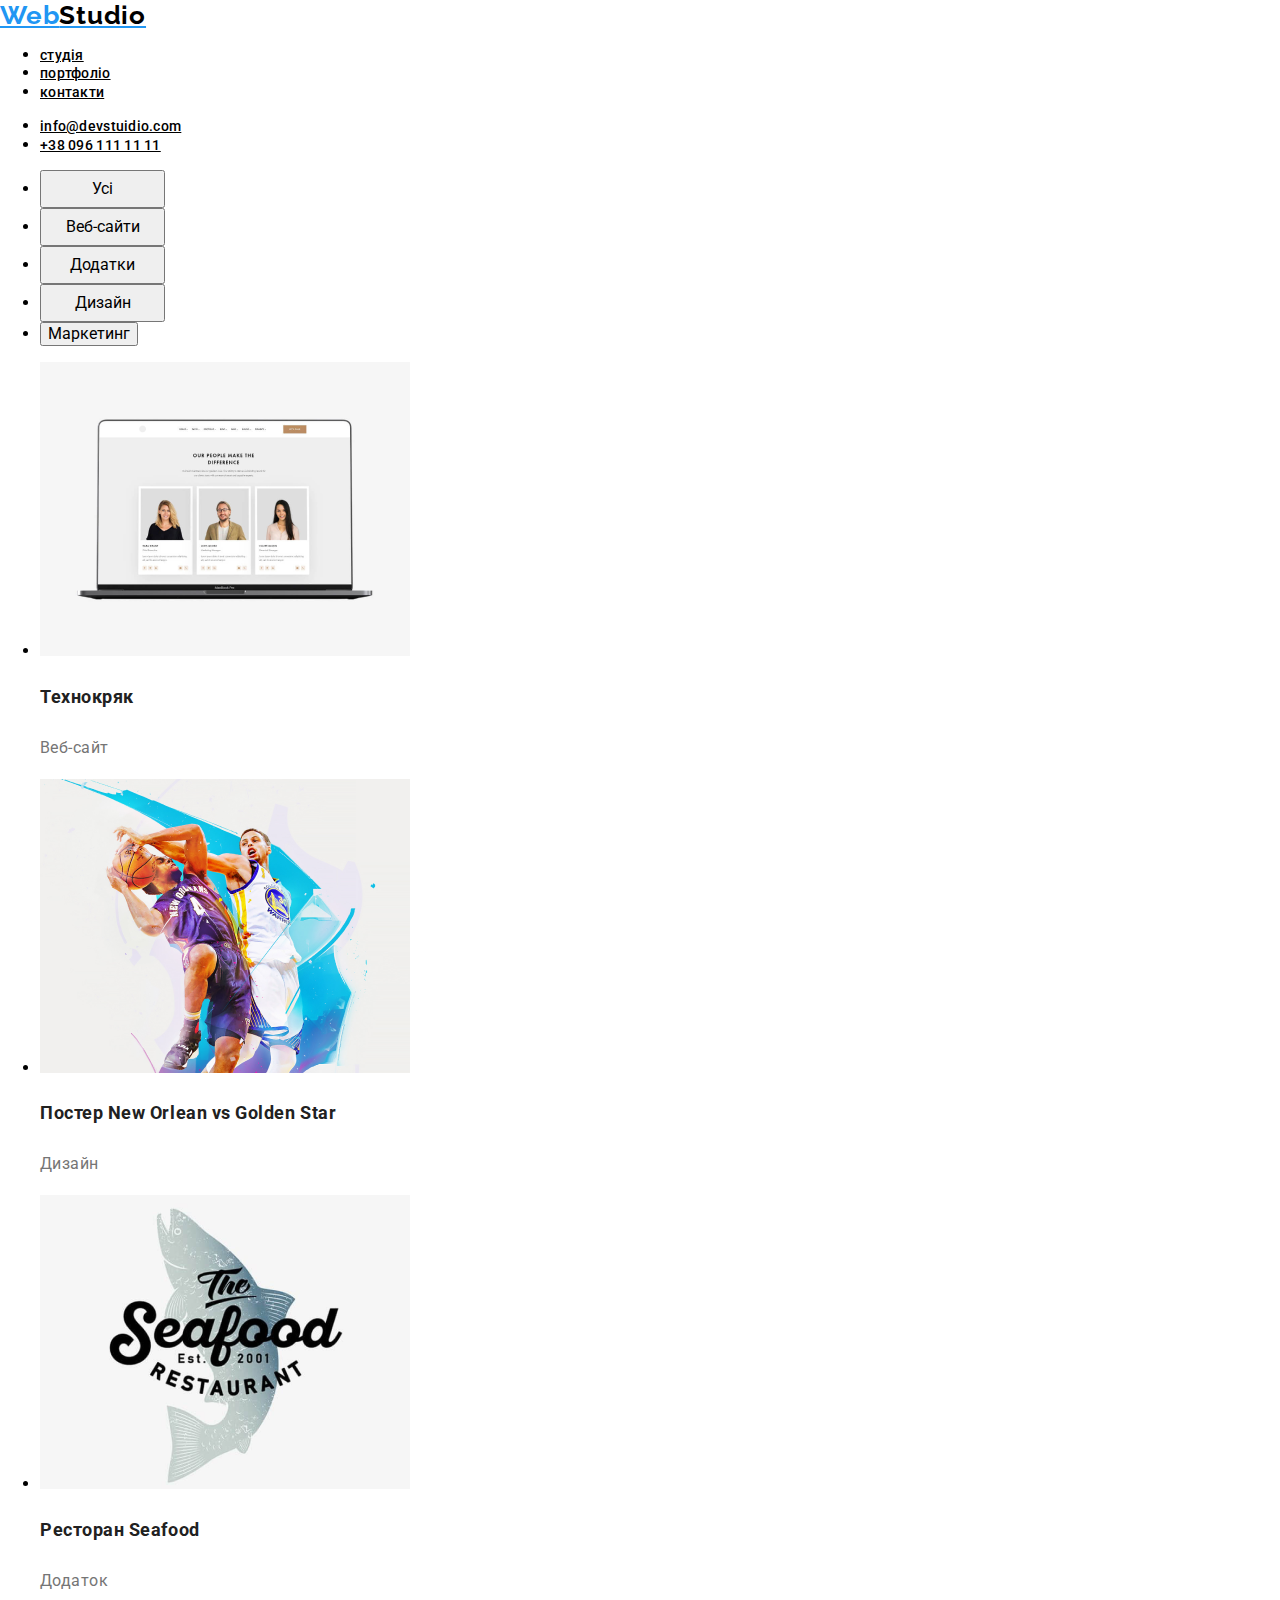
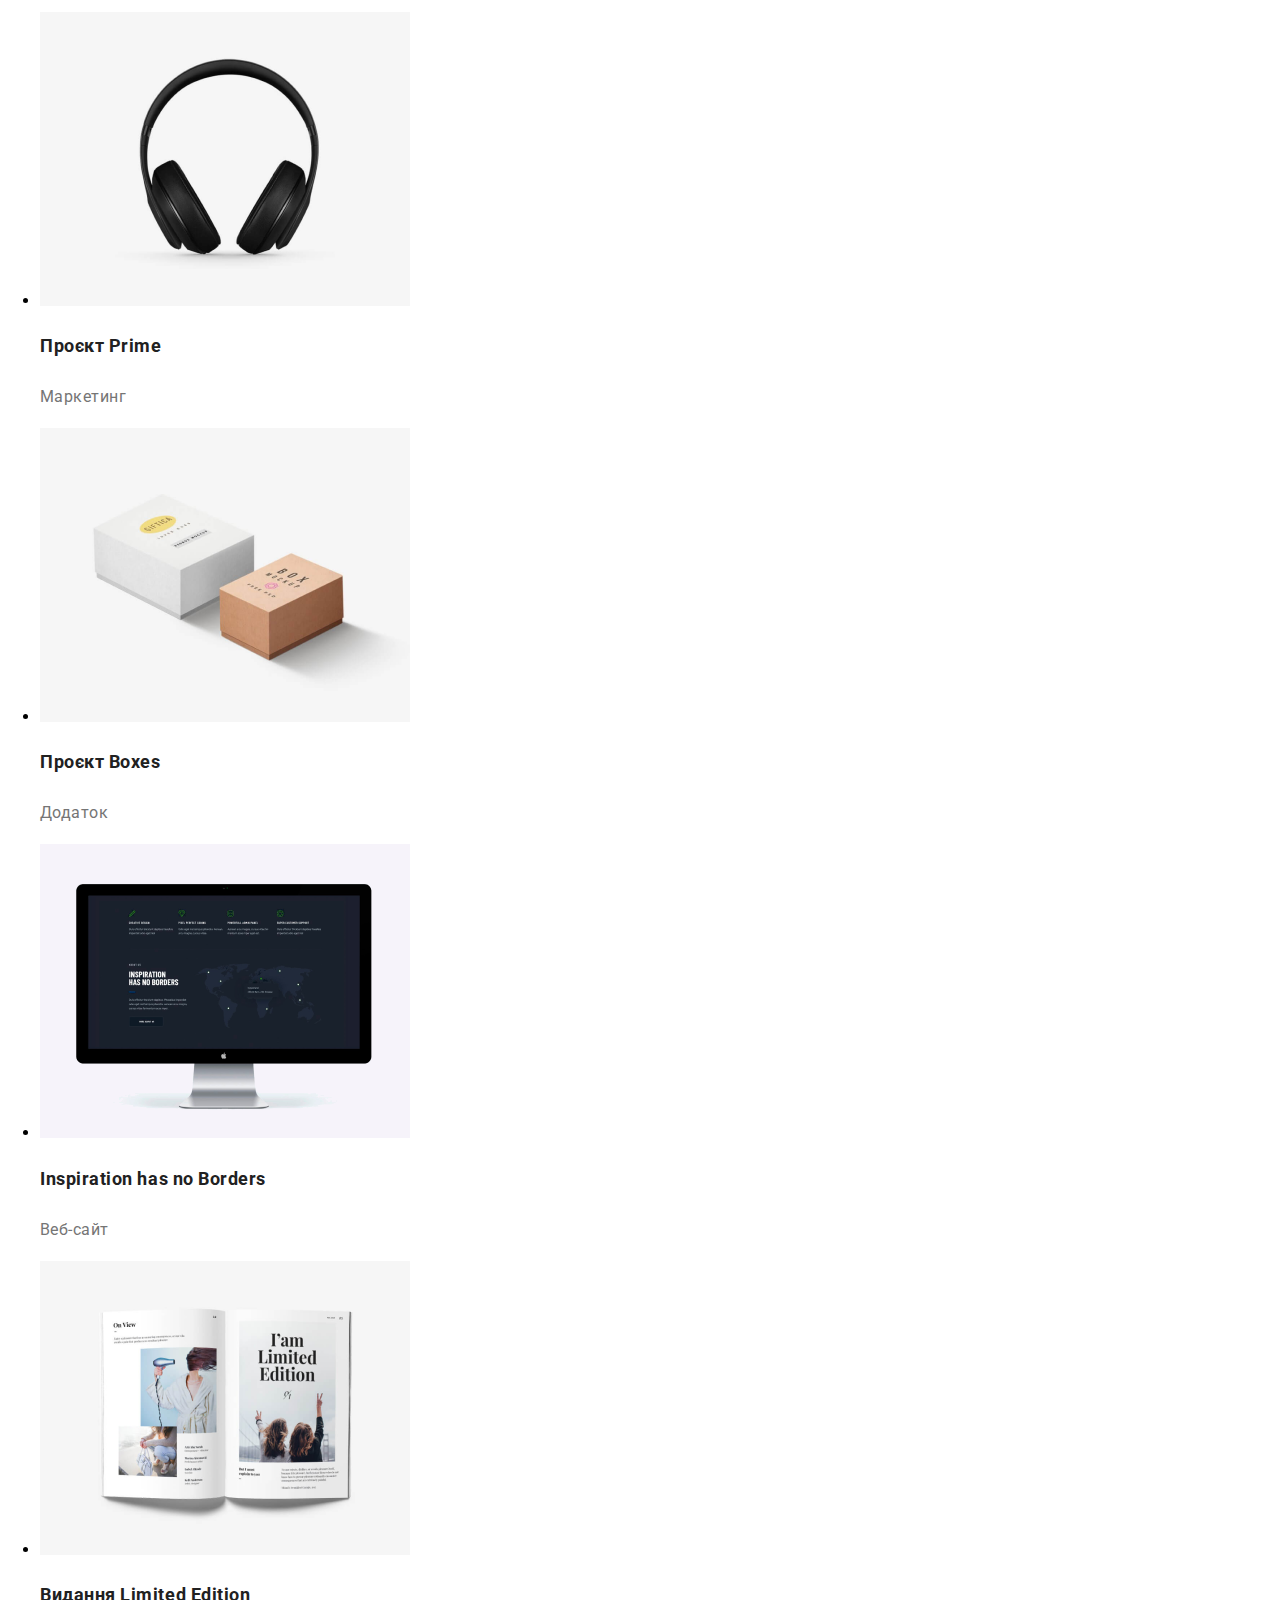
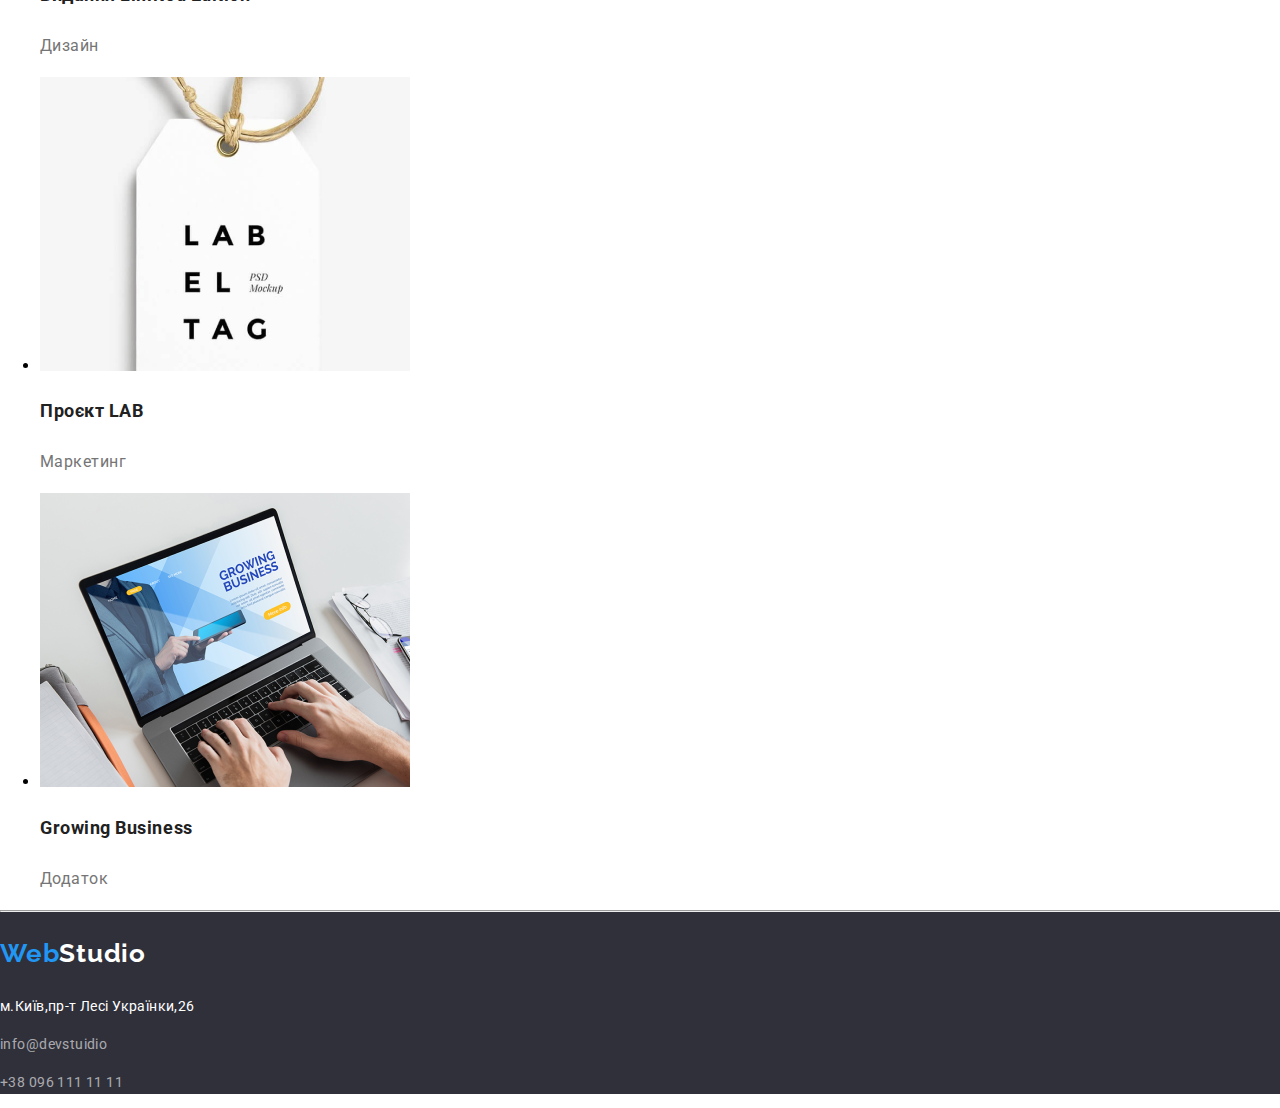
==== commit bcf7f6f9: "123" ====
--- a/portfolio.html
+++ b/portfolio.html
@@ -1,13 +1,64 @@
 <!DOCTYPE html>
 <html lang="en">
   <head>
-    <title>figma5-6</title>
+    <meta charset="UTF-8" />
+    <meta name="viewport" content="width=device-width, initial-scale=1.0" />
+    <title>figma</title>
     <link rel="preconnect" href="https://fonts.googleapis.com" />
     <link rel="preconnect" href="https://fonts.gstatic.com" crossorigin />
     <link
       href="https://fonts.googleapis.com/css2?family=Raleway:wght@700&family=Roboto:wght@400;500;700;900&display=swap"
       rel="stylesheet"
-    />
+  />
+  <link rel="stylesheet" href="https://cdnjs.cloudflare.com/ajax/libs/modern-normalize/2.0.0/modern-normalize.css">
+  <link rel="stylesheet" href="/* http://meyerweb.com/eric/tools/css/reset/ 
+  v2.0 | 20110126
+  License: none (public domain)
+*/
+
+html, body, div, span, applet, object, iframe,
+h1, h2, h3, h4, h5, h6, p, blockquote, pre,
+a, abbr, acronym, address, big, cite, code,
+del, dfn, em, img, ins, kbd, q, s, samp,
+small, strike, strong, sub, sup, tt, var,
+b, u, i, center,
+dl, dt, dd, ol, ul, li,
+fieldset, form, label, legend,
+table, caption, tbody, tfoot, thead, tr, th, td,
+article, aside, canvas, details, embed, 
+figure, figcaption, footer, header, hgroup, 
+menu, nav, output, ruby, section, summary,
+time, mark, audio, video {
+ margin: 0;
+ padding: 0;
+ border: 0;
+ font-size: 100%;
+ font: inherit;
+ vertical-align: baseline;
+}
+/* HTML5 display-role reset for older browsers */
+article, aside, details, figcaption, figure, 
+footer, header, hgroup, menu, nav, section {
+ display: block;
+}
+body {
+ line-height: 1;
+}
+ol, ul {
+ list-style: none;
+}
+blockquote, q {
+ quotes: none;
+}
+blockquote:before, blockquote:after,
+q:before, q:after {
+ content: '';
+ content: none;
+}
+table {
+ border-collapse: collapse;
+ border-spacing: 0;
+}">
     <link rel="stylesheet" href="./portfolio.style.css" />
   </head>
   <body>
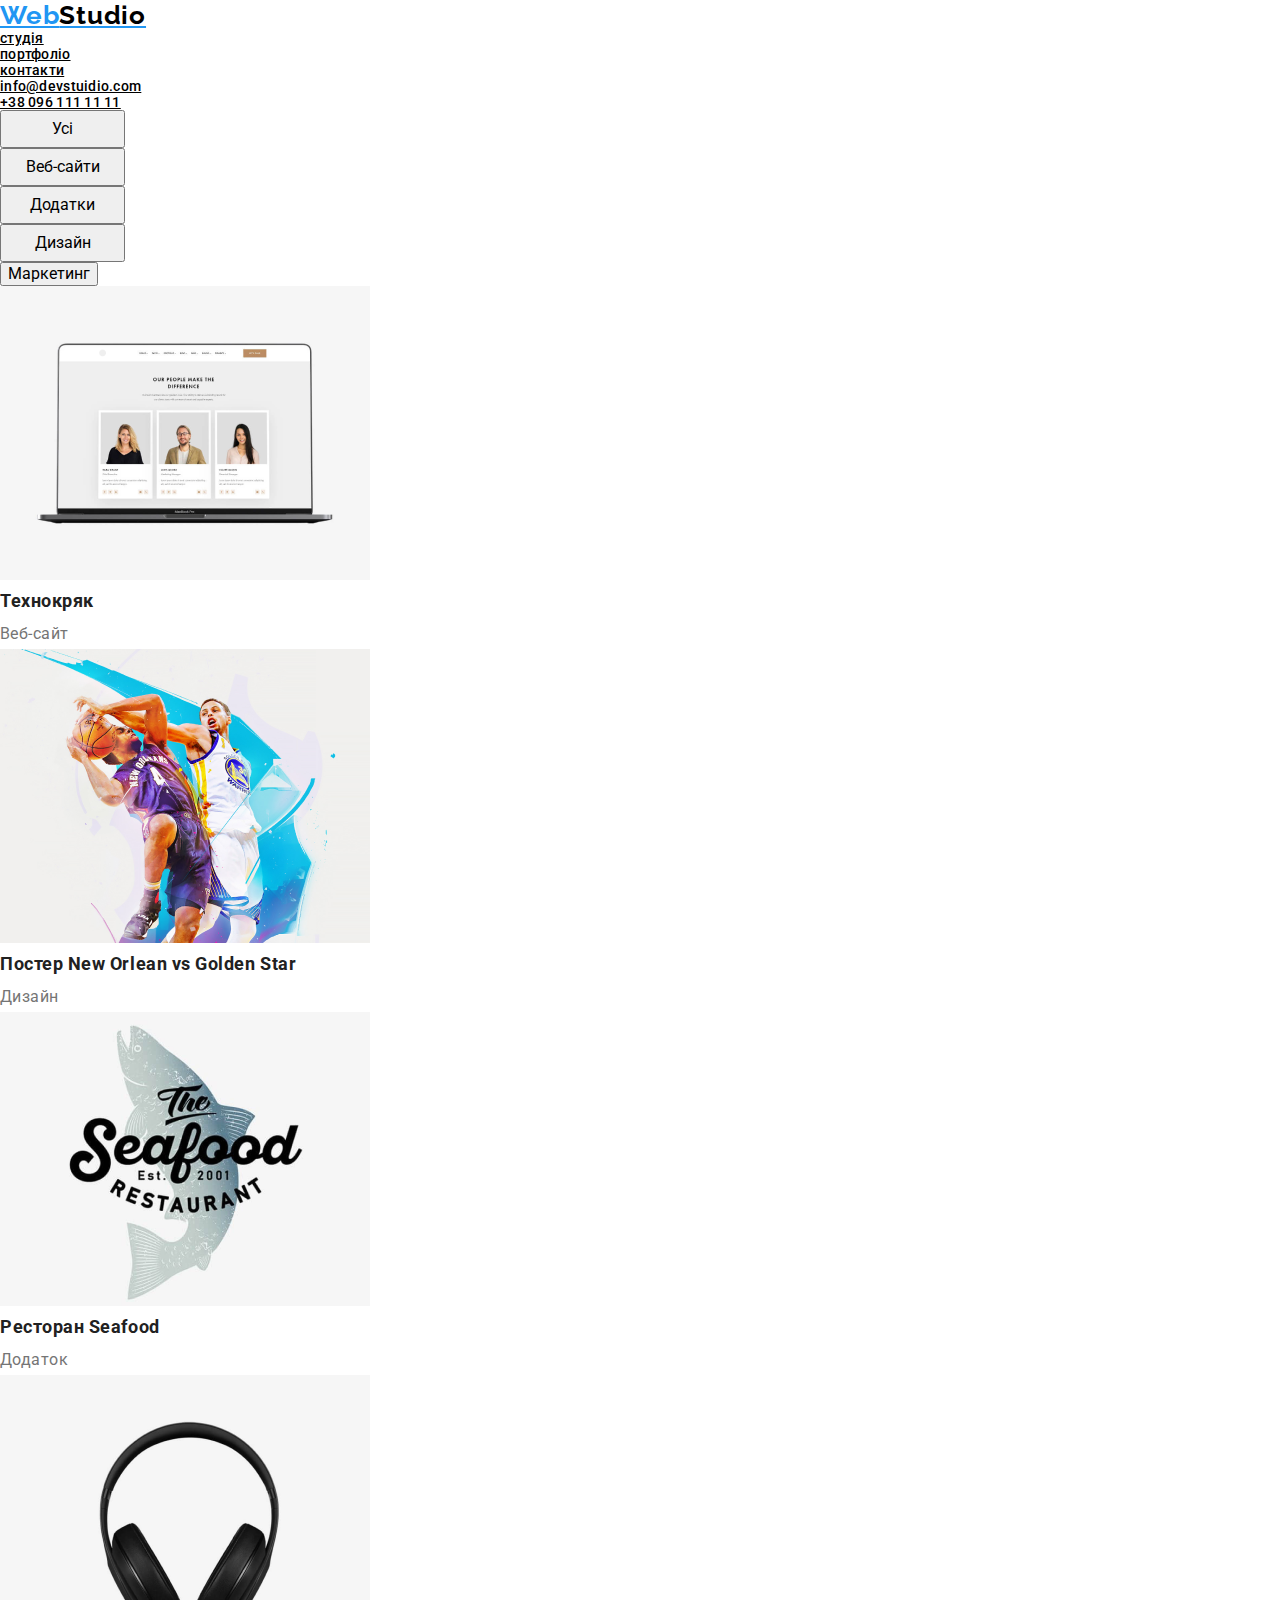
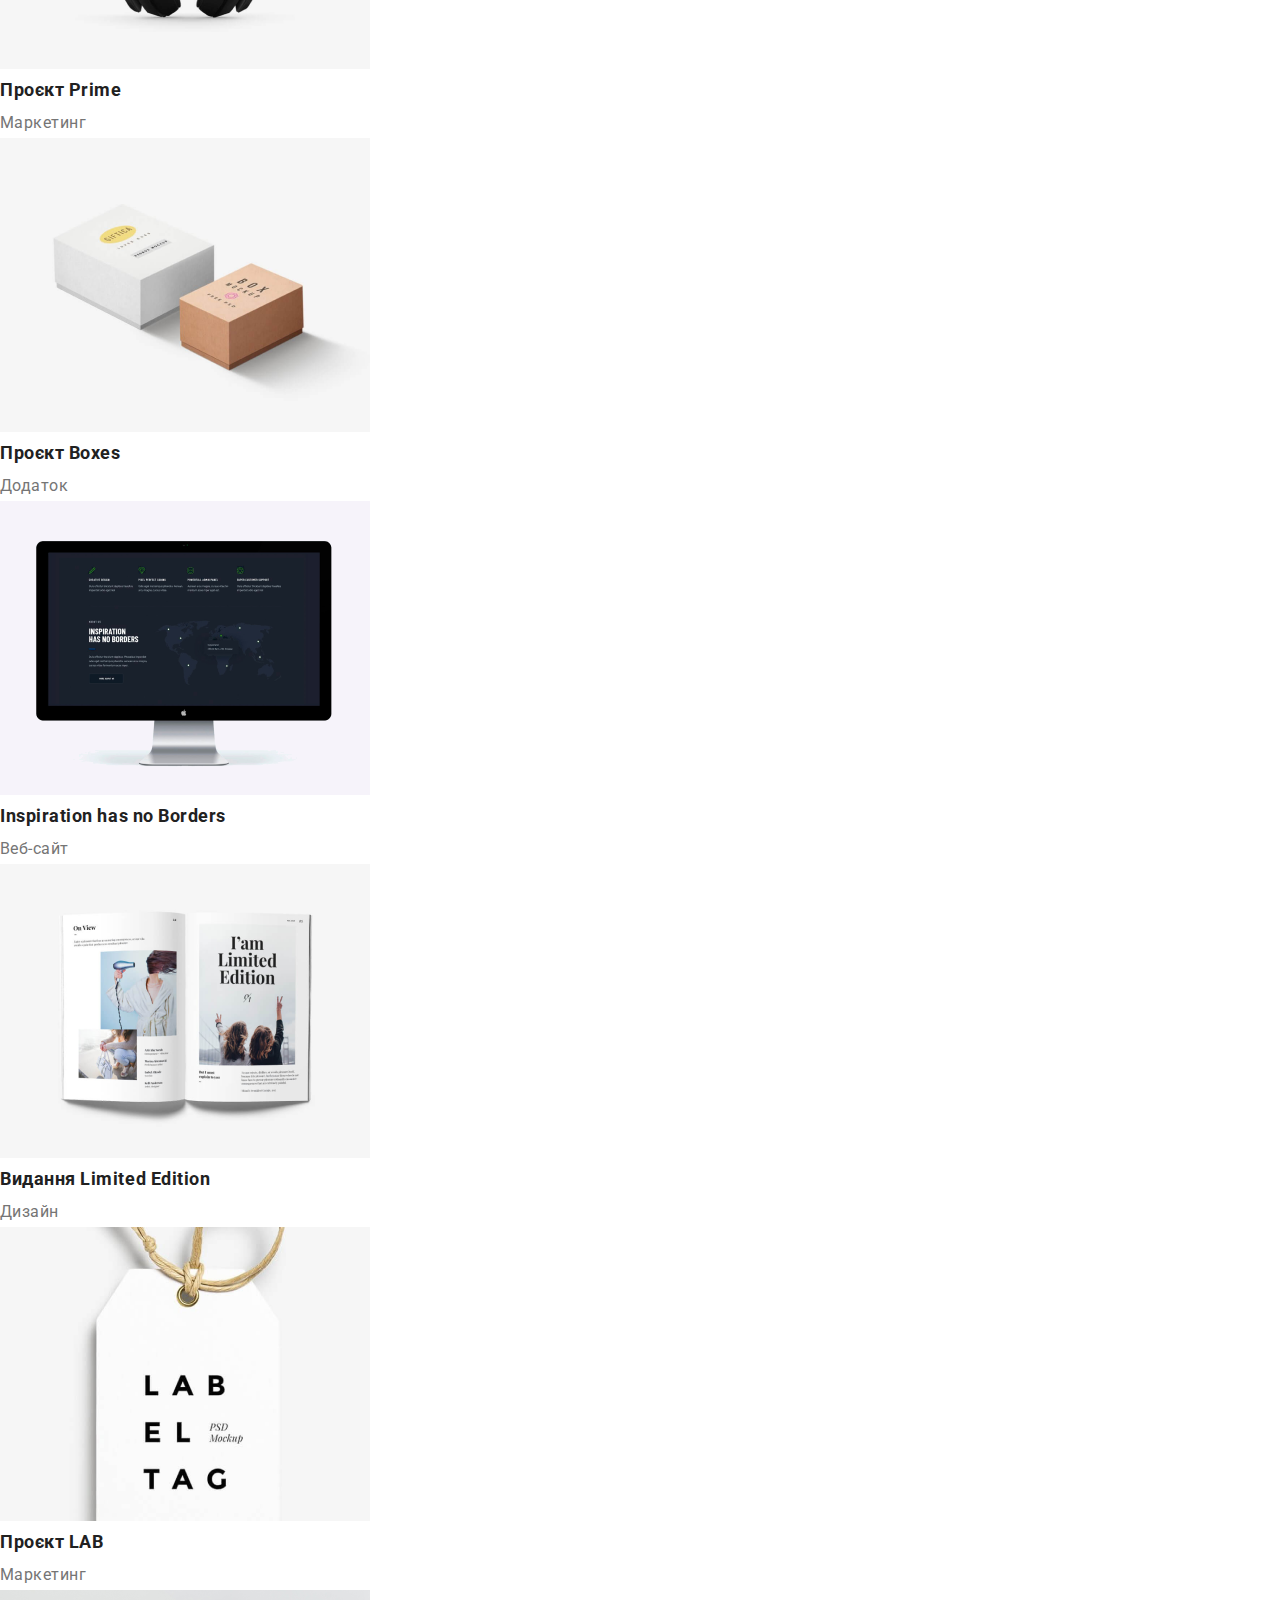
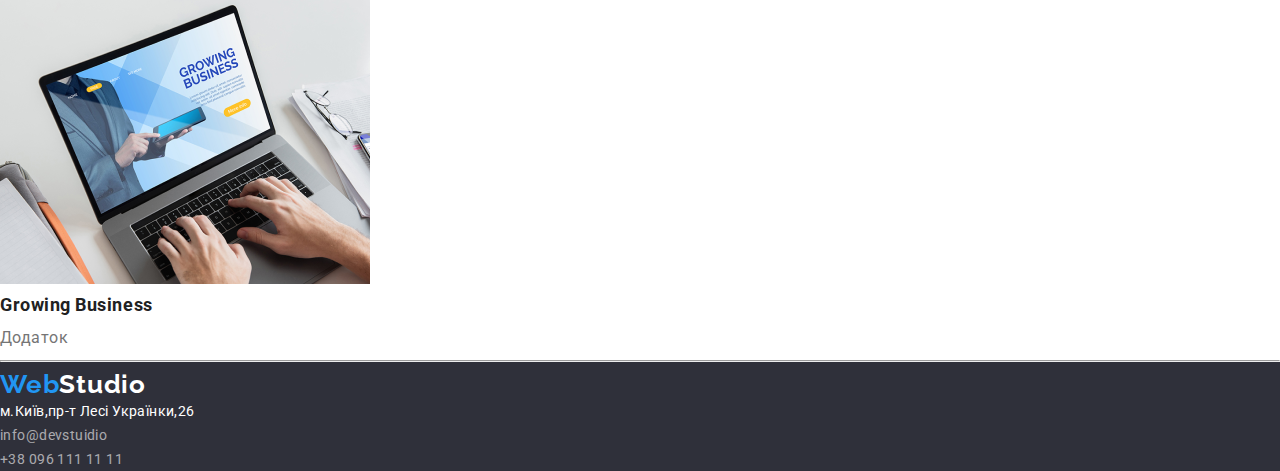
==== commit d31a6217: "123" ====
--- a/portfolio.html
+++ b/portfolio.html
@@ -11,54 +11,7 @@
       rel="stylesheet"
   />
   <link rel="stylesheet" href="https://cdnjs.cloudflare.com/ajax/libs/modern-normalize/2.0.0/modern-normalize.css">
-  <link rel="stylesheet" href="/* http://meyerweb.com/eric/tools/css/reset/ 
-  v2.0 | 20110126
-  License: none (public domain)
-*/
-
-html, body, div, span, applet, object, iframe,
-h1, h2, h3, h4, h5, h6, p, blockquote, pre,
-a, abbr, acronym, address, big, cite, code,
-del, dfn, em, img, ins, kbd, q, s, samp,
-small, strike, strong, sub, sup, tt, var,
-b, u, i, center,
-dl, dt, dd, ol, ul, li,
-fieldset, form, label, legend,
-table, caption, tbody, tfoot, thead, tr, th, td,
-article, aside, canvas, details, embed, 
-figure, figcaption, footer, header, hgroup, 
-menu, nav, output, ruby, section, summary,
-time, mark, audio, video {
- margin: 0;
- padding: 0;
- border: 0;
- font-size: 100%;
- font: inherit;
- vertical-align: baseline;
-}
-/* HTML5 display-role reset for older browsers */
-article, aside, details, figcaption, figure, 
-footer, header, hgroup, menu, nav, section {
- display: block;
-}
-body {
- line-height: 1;
-}
-ol, ul {
- list-style: none;
-}
-blockquote, q {
- quotes: none;
-}
-blockquote:before, blockquote:after,
-q:before, q:after {
- content: '';
- content: none;
-}
-table {
- border-collapse: collapse;
- border-spacing: 0;
-}">
+  <link rel="stylesheet" href="./reset.css">
     <link rel="stylesheet" href="./portfolio.style.css" />
   </head>
   <body>
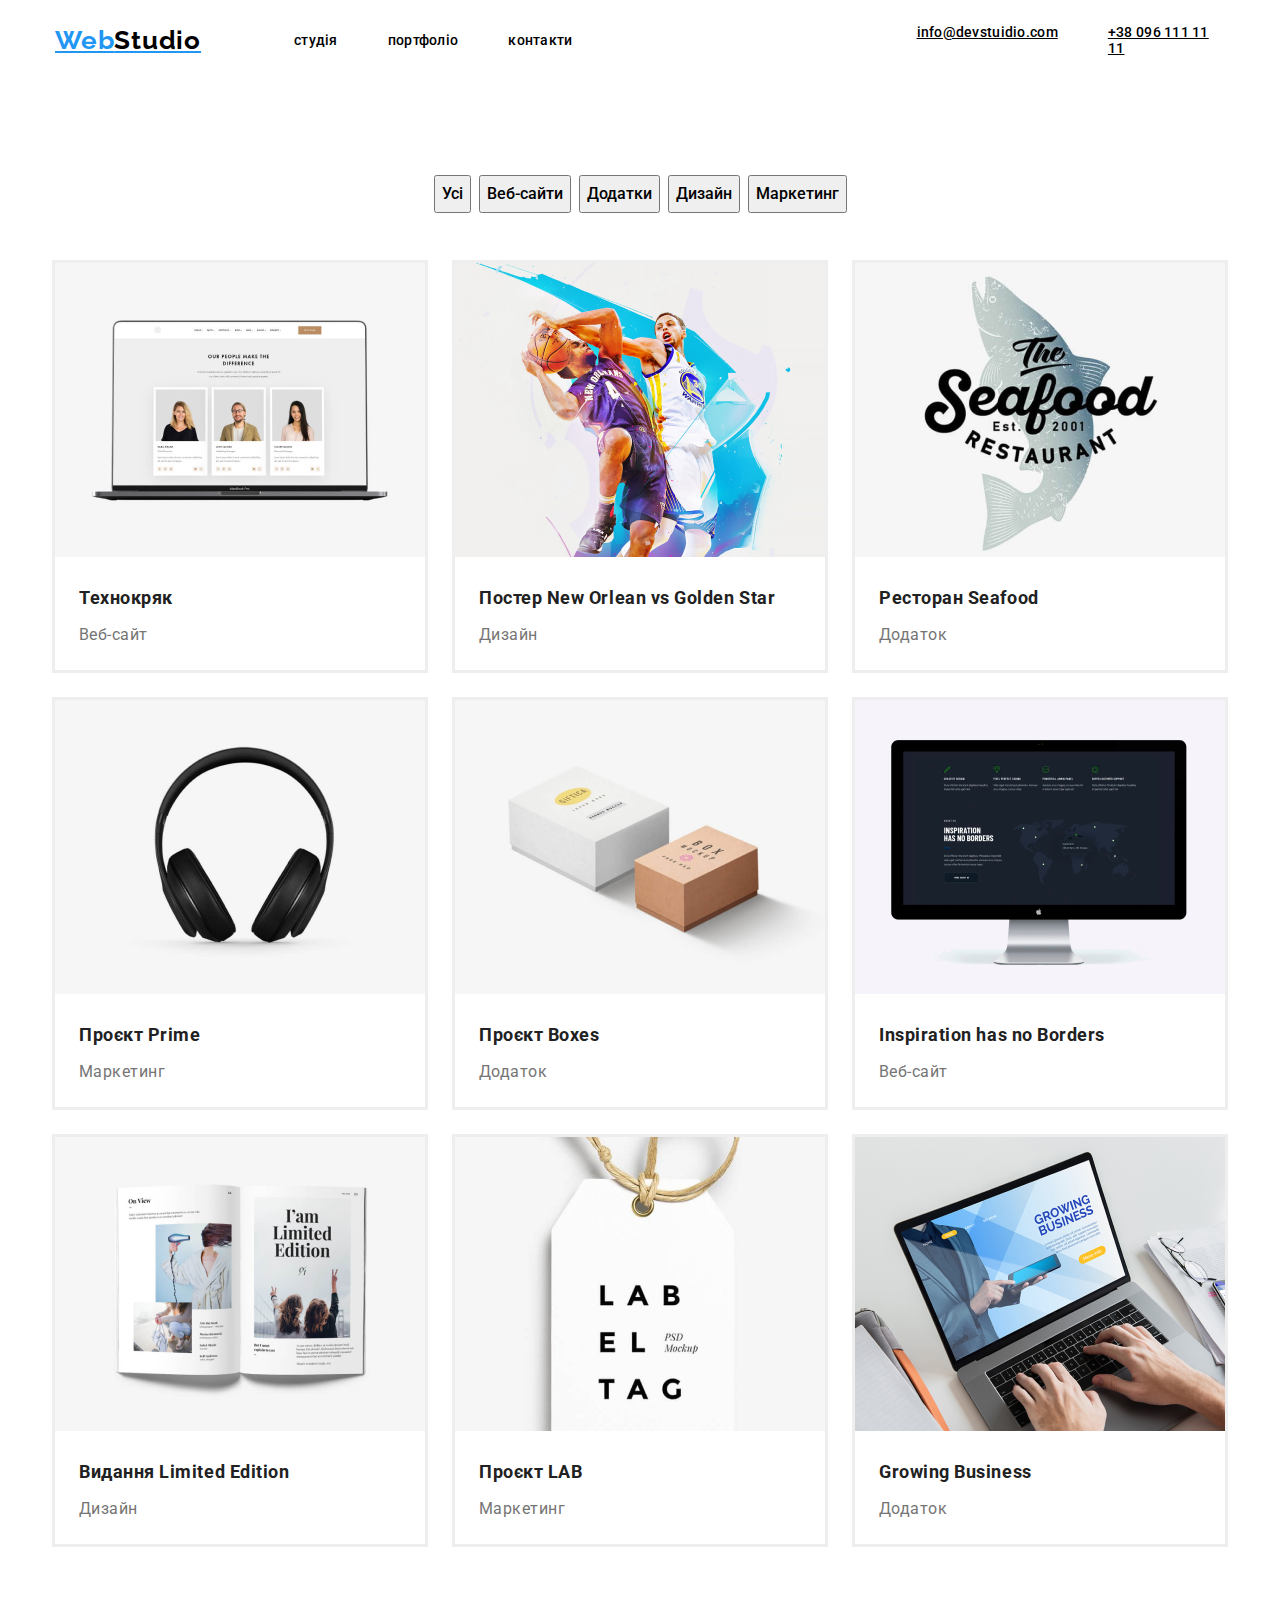
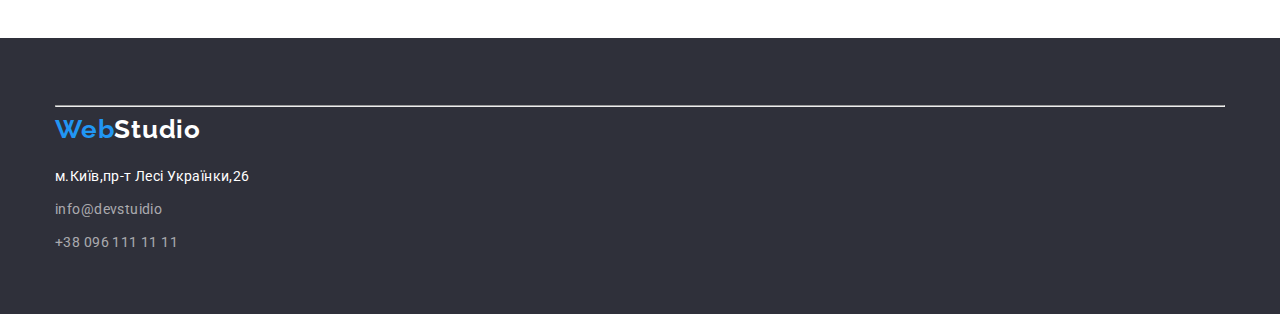
==== commit 6a39bb9b: "123" ====
--- a/portfolio.html
+++ b/portfolio.html
@@ -16,6 +16,7 @@
   </head>
   <body>
     <header class="header">
+      <div class="container">
       <nav class="header-navigation">
         <a class="header-logo" href="./index.html">Web<span class="header-span">Studio</span></a>
         <ul class="header-list">
@@ -30,83 +31,90 @@
           <li class="header-contact"><a href="tel:380961111111" class="header-link">+38 096 111 11 11</a></li>
         </ul>
       </nav>
+    </div>
     </header>
     <main>
       <section class="buttons-section">
-        <ul>
-          <li>
+        <div class="container">
+        <ul class="buttons-list">
+          <li class="buttons-item">
             <button type="button" class="buttons-name">Усі</button>
           </li>
-          <li>
+          <li class="buttons-item">
             <button type="button" class="buttons-name">Веб-сайти</button>
           </li>
-          <li>
+          <li class="buttons-item">
             <button type="button" class="buttons-name">Додатки</button>
           </li>
-          <li>
+          <li class="buttons-item">
             <button type="button" class="buttons-name">Дизайн</button>
           </li>
-          <li>
-            <button type="button" class="buttons-text">Маркетинг</button>
+          <li class="buttons-item">
+            <button type="button" class="buttons-name">Маркетинг</button>
           </li>
         </ul>
+      </div>
       </section>
       <section class="info-section">
-        <ul>
-          <li>
+        <div class="container">
+        <ul class="info-list">
+          <li class="info-item">
             <img class="info-img" src="./pages/portfolio-1-img.png" alt="error" />
             <p class="info-name">Технокряк</p>
             <p class="info-description">Веб-сайт</p>
           </li>
-          <li>
+          <li class="info-item">
             <img class="info-img" src="./pages/portfolio-2-img.png" alt="error" />
             <p class="info-name">Постер New Orlean vs Golden Star</p>
             <p class="info-description">Дизайн</p>
           </li>
-          <li>
+          <li class="info-item">
             <img class="info-img" src="./pages/portfolio-3-img.png" alt="error" />
             <p class="info-name">Ресторан Seafood</p>
             <p class="info-description">Додаток</p>
           </li>
-          <li>
+          <li class="info-item">
             <img class="info-img" src="./pages/portfolio-4-img.png" alt="error" />
             <p class="info-name">Проєкт Prime</p>
             <p class="info-description">Маркетинг</p>
           </li>
-          <li>
+          <li class="info-item">
             <img class="info-img" src="./pages/portfolio-5-img.png" alt="error" />
             <p class="info-name">Проєкт Boxes</p>
             <p class="info-description">Додаток</p>
           </li>
-          <li>
+          <li class="info-item">
             <img class="info-img" src="./pages/portfolio-6-img.png" alt="error" />
             <p class="info-name">Inspiration has no Borders</p>
             <p class="info-description">Веб-сайт</p>
           </li>
-          <li>
+          <li class="info-item">
             <img class="info-img" src="./pages/portfolio-7-img.png" alt="error" />
             <p class="info-name">Видання Limited Edition</p>
             <p class="info-description">Дизайн</p>
           </li>
-          <li>
+          <li class="info-item">
             <img class="info-img" src="./pages/portfolio-8-img.png" alt="error" />
             <p class="info-name">Проєкт LAB</p>
             <p class="info-description">Маркетинг</p>
           </li>
-          <li>
+          <li class="info-item">
             <img class="info-img" src="./pages/portfolio-9-img.png" alt="error" />
             <p class="info-name">Growing Business</p>
             <p class="info-description">Додаток</p>
           </li>
         </ul>
+      </div>
       </section>
     </main>
   </body>
   <footer class="footer-portfolio">
+    <div class="container">
     <hr />
     <p class="header-logo">Web<span class="footer-span">Studio</span</p>
     <p class="place-portfolio">м.Київ,пр-т Лесі Українки,26</p>
     <p class="gmail-phone-portfolio">info@devstuidio</p>
     <p class="gmail-phone-portfolio">+38 096 111 11 11</p>
+  </div>
   </footer>
 </html>
--- a/portfolio.style.css
+++ b/portfolio.style.css
@@ -14,15 +14,40 @@
     font-family: 'Roboto', sans-serif;
     font-style: normal;
 }
+.container{
+    width: 1200px;
+    padding-left: 15px;
+    padding-right: 15px;
+    margin-left: auto;
+    margin-right: auto;
+}
+.header{
+    padding-top: 24px;
+    padding-bottom: 25px;
+}
 .header-logo{
     font-family: "Raleway";
     color: var(--accent-color);
 font-size: 26px;
 font-weight: 700;
 line-height: normal;
-letter-spacing: 0.03em;}
+letter-spacing: 0.03em;
+display: block;
+}
+.header-navigation{
+    width: 100%;
+    display: flex;
+align-items: center;
+}
+    
 .header-span{
     color: var(--span-color);
+}
+.header-list{
+    margin-left: 93px;
+    display: flex;
+    margin-right: 244px;
+
 }
 
 .header-page{
@@ -31,7 +56,10 @@
 font-weight: 500;
 line-height: normal;
 letter-spacing: 0.02em;
+margin-right: 50px;
+text-decoration: none;
 }
+
 .header-link{
     color: var(--overview-color);
 
@@ -47,16 +75,48 @@
 .header-link:hover{
     color: var(--accent-color);
 
+
+}
+.header-contacts{
+    display:flex;
+}
+.header-contact{
+    margin-left: 50px;
+    
+}
+.buttons-section{
+padding-top: 94px;
+}
+.buttons-list{
+    display: flex;
+    gap: 8px;
+    justify-content: center;
 }
 .buttons-name{
-    width: 125px;
     height: 38px;
     flex-shrink: 0;
+    font-weight: 500;
+}
+.buttons-name:nth-child(2){
+    width: 125px;
+height: 38px;
+}
+.buttons-name:nth-child(3){
+    width: 112px;
+height: 38px;
+}
+.buttons-name:nth-child(4){
+    width: 103px;
+height: 38px;
+}
+.buttons-name:nth-child(5){
+    width: 130px;
+height: 38px;
 }
 .buttons-name:hover{
     color: var(--text-clolor);
     background-color: var(--accent-color);
-
+    color: #FFF;
 
     text-align: center;
     font-size: 16px;
@@ -64,7 +124,23 @@
     line-height: 26px; 
     letter-spacing: 0.03em;
 }
+.info-section{
+    padding-top: 50px;
+    padding-bottom: 94px;
+}
+.info-list{
+    display: flex;
+    flex-wrap: wrap;
+        gap: 30px;
+}
+.info-item{
+    outline: solid #EEE;
+}
 .info-name{
+    margin-left: 24px;
+    margin-right: 24px;
+    padding-top: 20px;
+    padding-bottom: 4px;
     color: var(--text-clolor);
 font-size: 18px;
 font-weight: 700;
@@ -72,6 +148,10 @@
 letter-spacing: 0.03em;
 }
 .info-description{
+    margin-left:  24px;
+    margin-right: 24px;
+    padding-bottom: 20px;
+
     color: var(--phone-description-color);
 font-size: 16px;
 font-weight: 400;
@@ -79,18 +159,22 @@
 letter-spacing: 0.03em;
 }
 .footer-portfolio{
+    padding-top: 60px;
     background-color: var(--background-footer);
     font-size: 14px;
     font-weight: 400;
     line-height: 24px;
     letter-spacing: 0.42px;
+    padding-bottom: 60px;
 }
 .footer-span{
     color: var(--background-color);
 }
 .place-portfolio{
     color: var(--background-color);
+    padding-top: 20px;
 }
 .gmail-phone-portfolio{
     color: var(--gmail-phone-color);
+    padding-top: 9px;
 }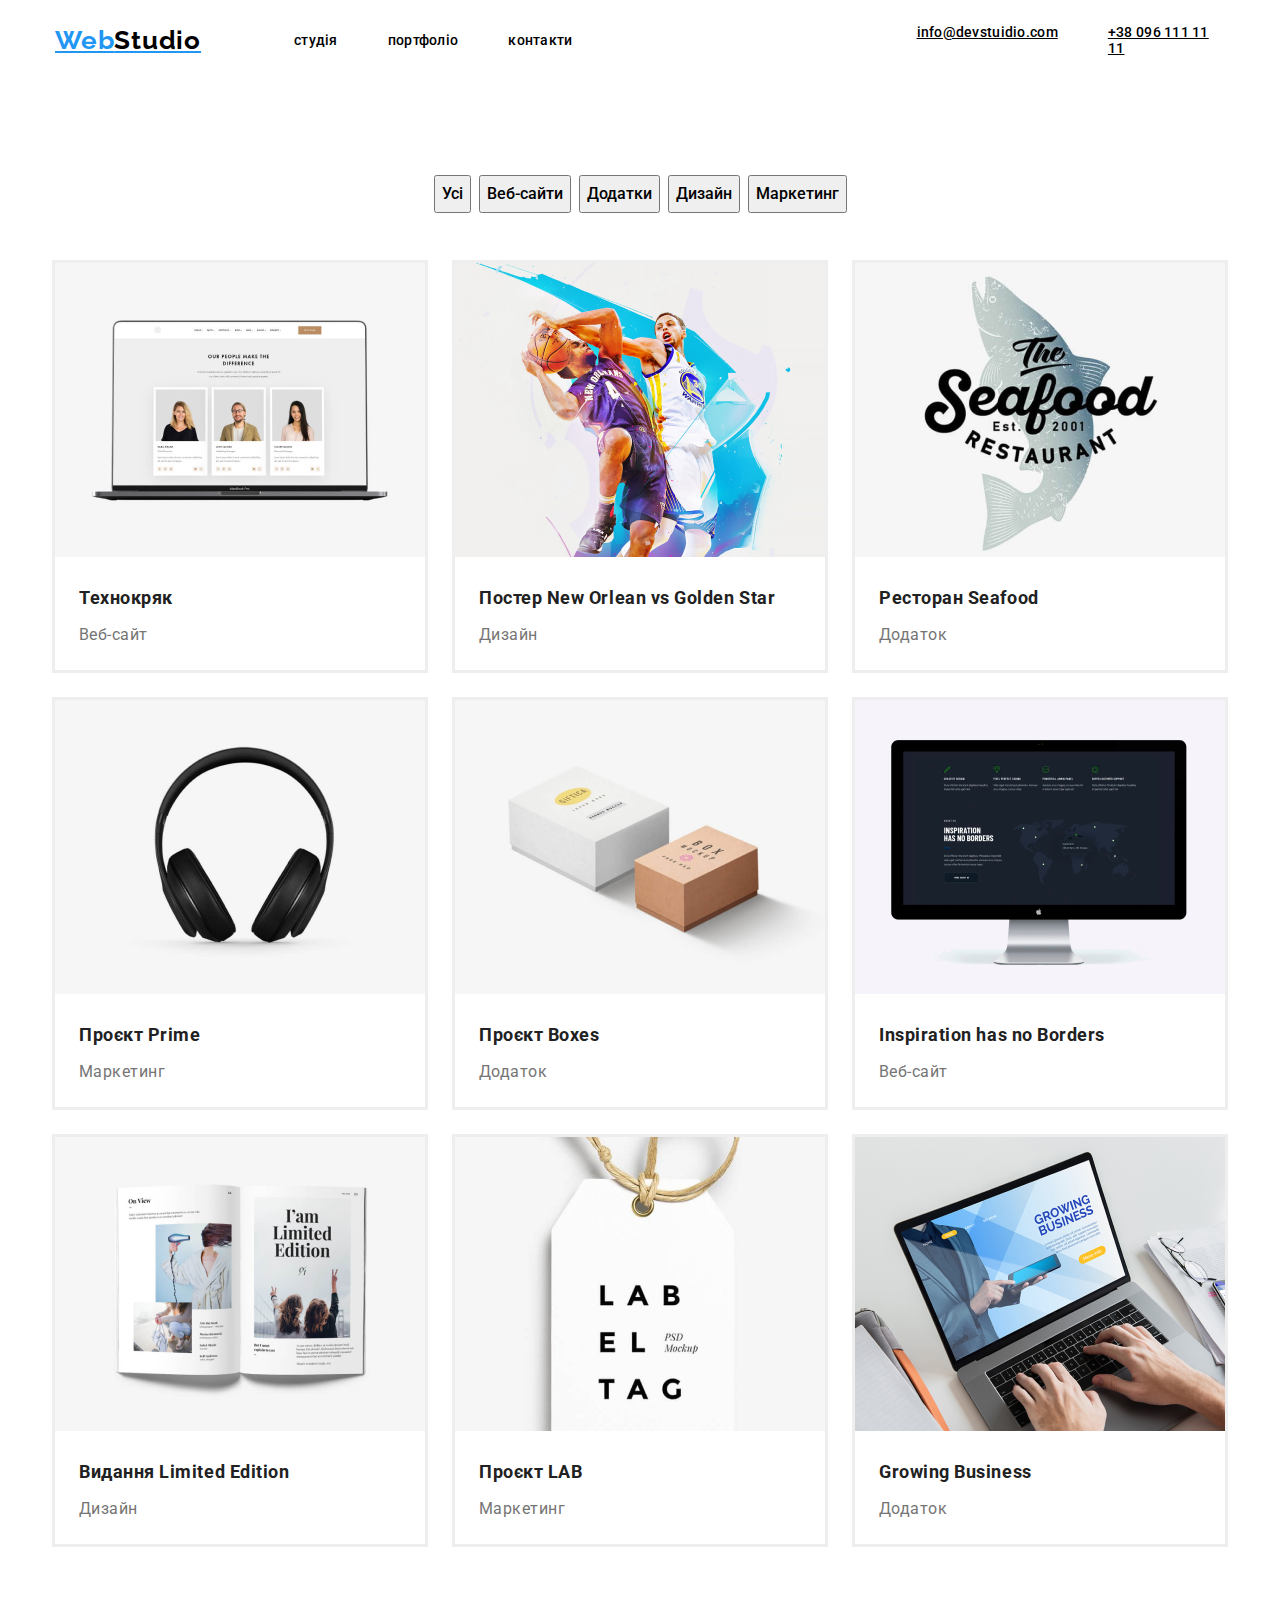
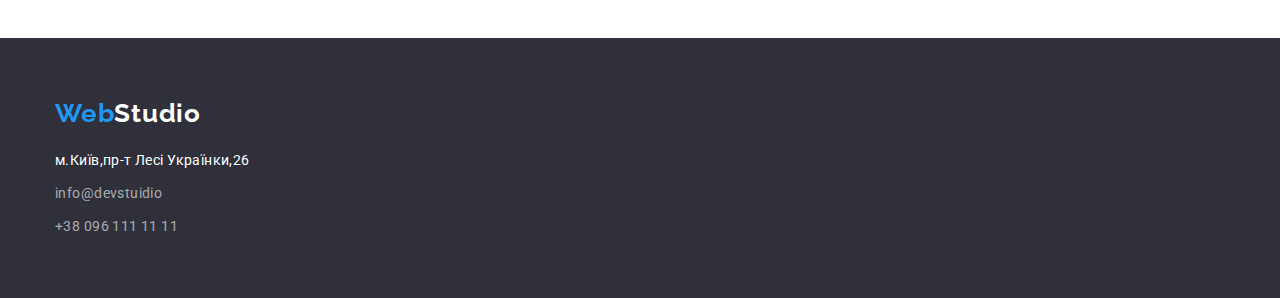
==== commit 4cda4543: "12345" ====
--- a/portfolio.html
+++ b/portfolio.html
@@ -110,7 +110,6 @@
   </body>
   <footer class="footer-portfolio">
     <div class="container">
-    <hr />
     <p class="header-logo">Web<span class="footer-span">Studio</span</p>
     <p class="place-portfolio">м.Київ,пр-т Лесі Українки,26</p>
     <p class="gmail-phone-portfolio">info@devstuidio</p>
